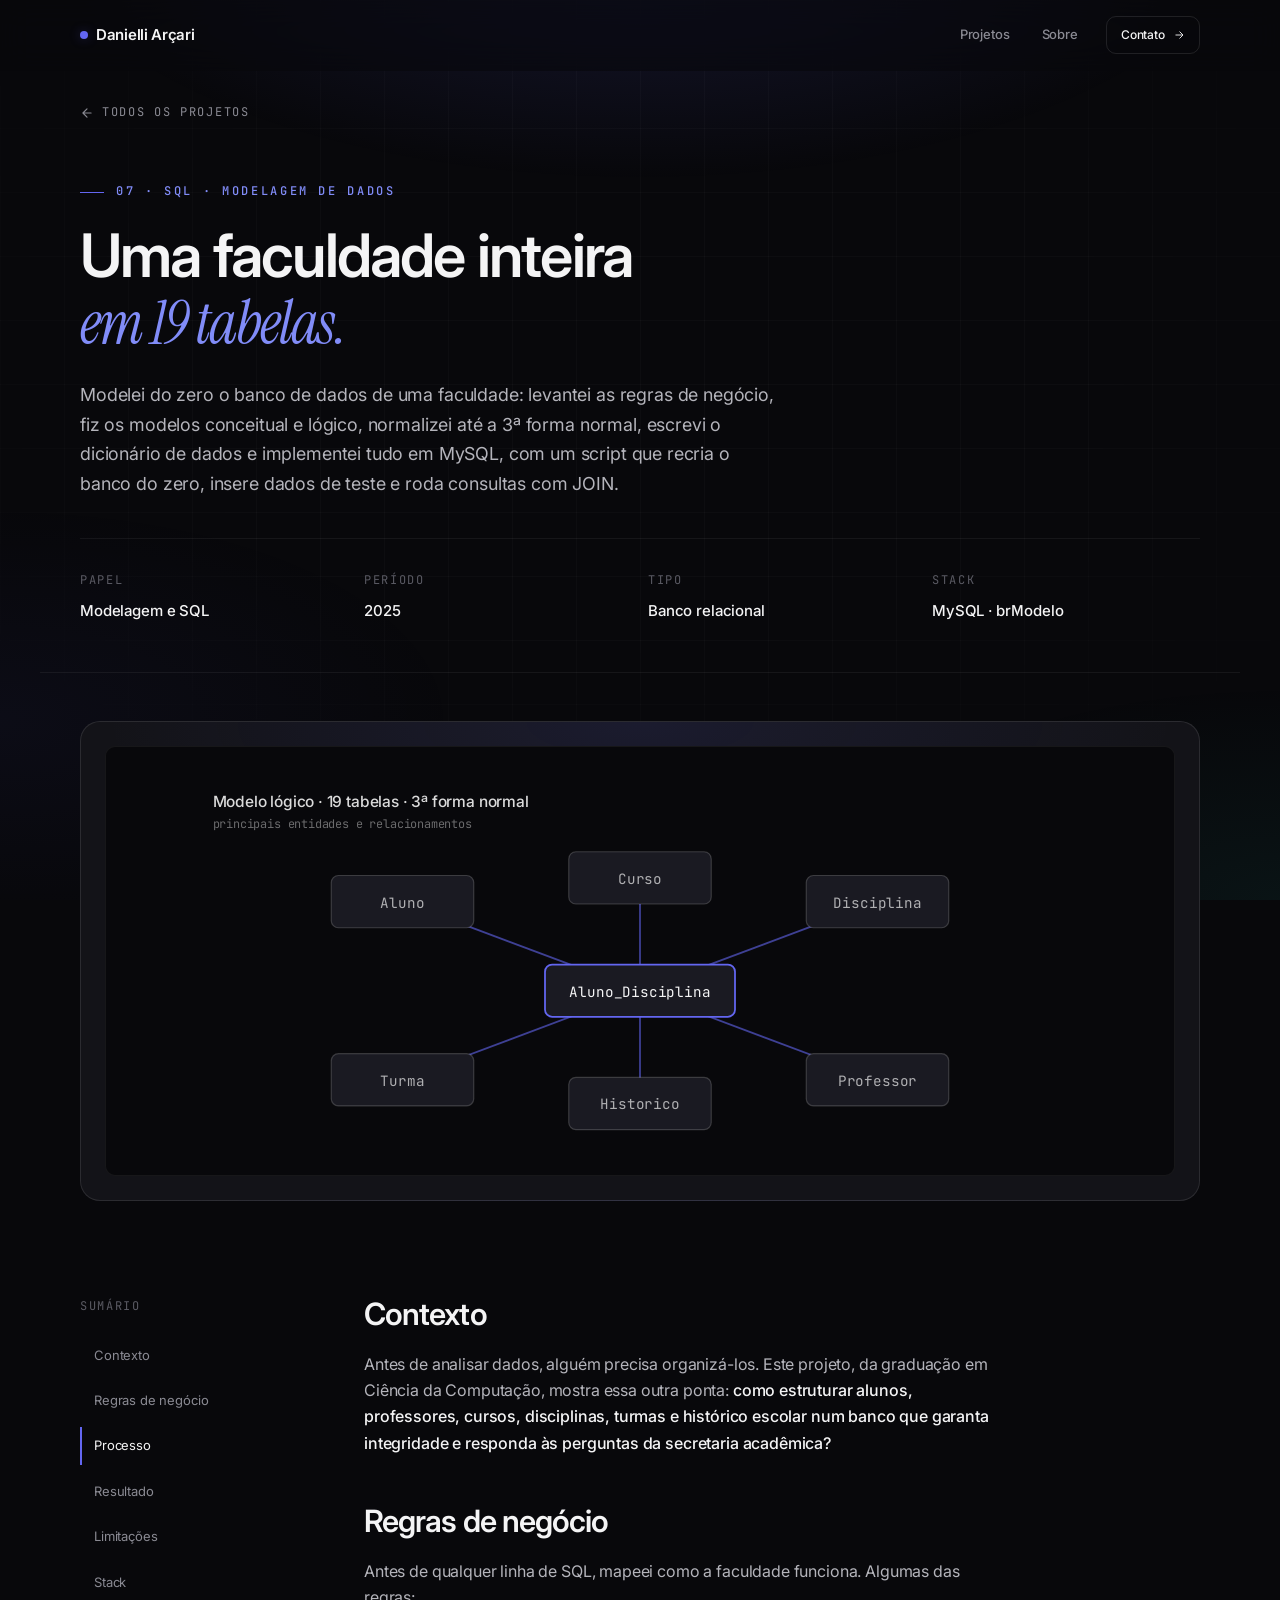
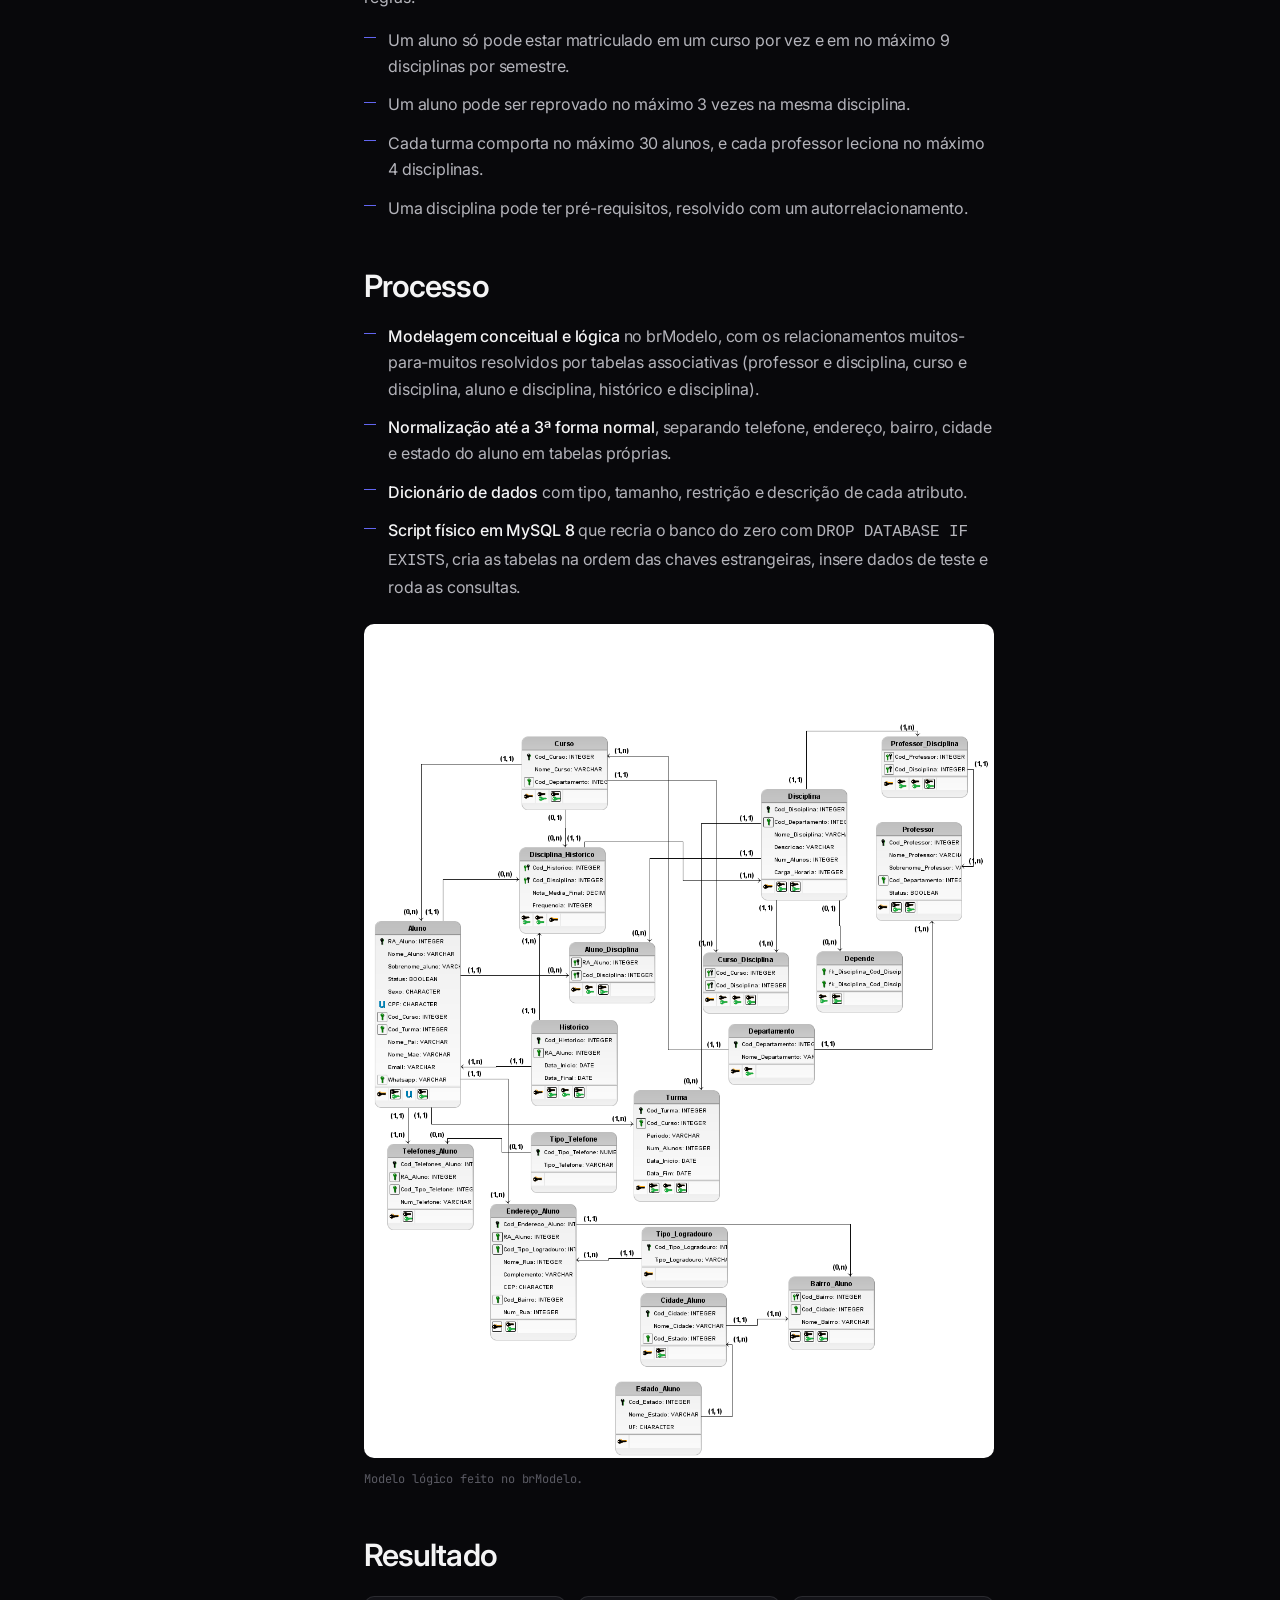
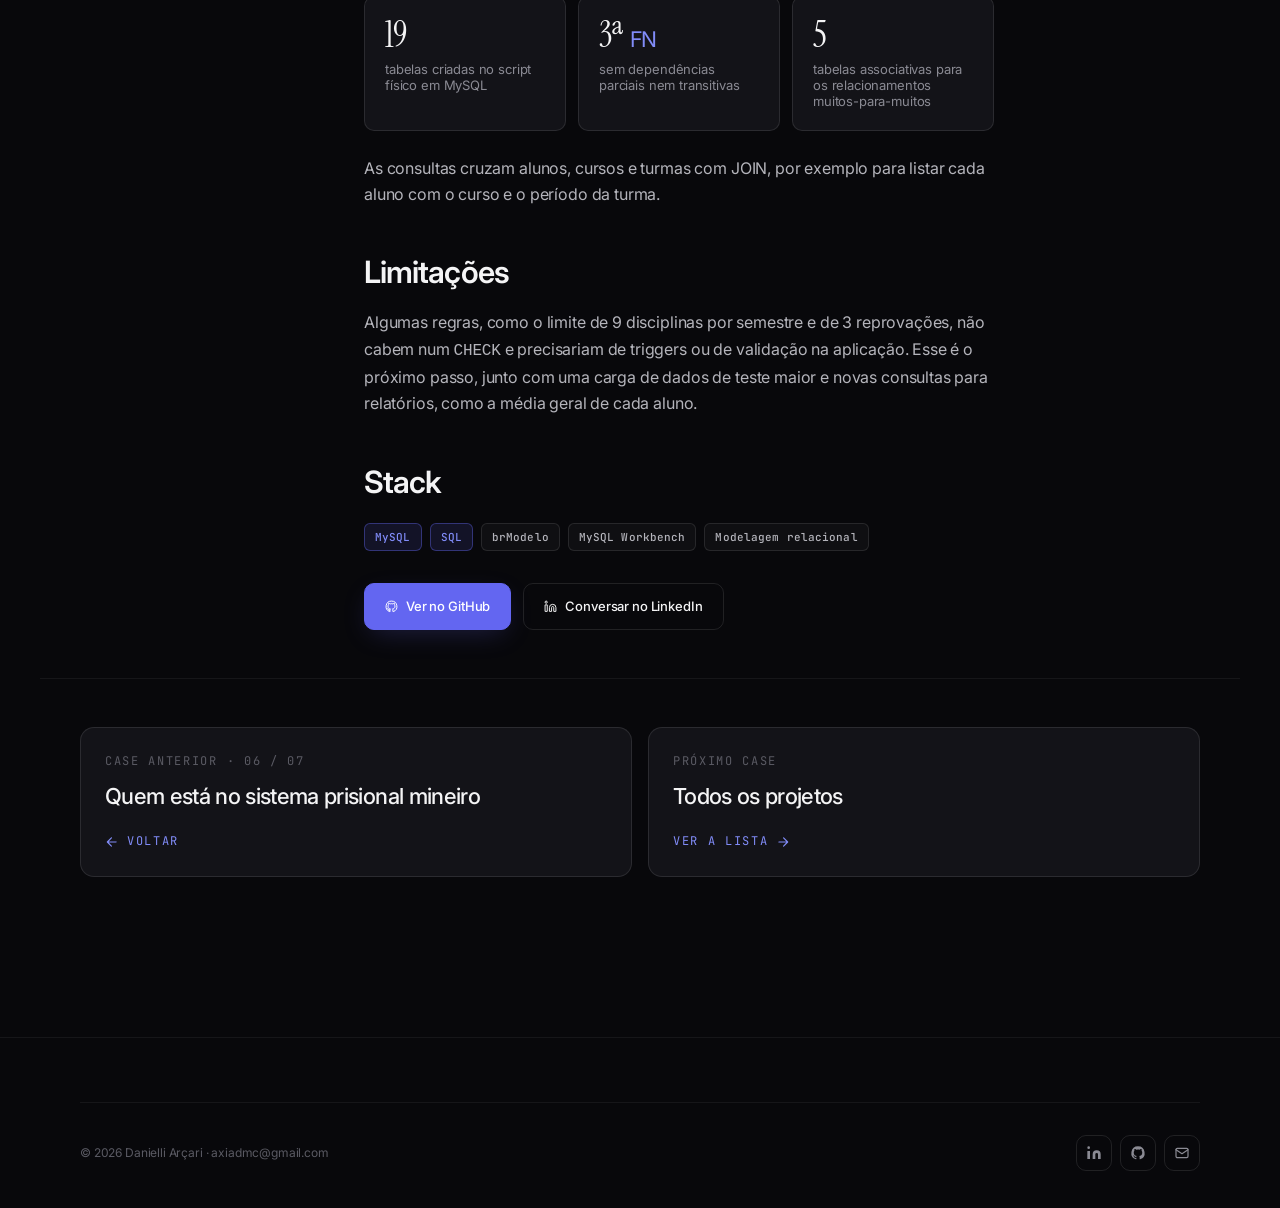
==== projetos/bd-faculdade.html @ f6f02ed2 "Add files via upload" ====
<!DOCTYPE html>
<html lang="pt-BR">
<head>
  <meta charset="UTF-8" />
  <meta name="viewport" content="width=device-width, initial-scale=1.0" />
  <meta name="theme-color" content="#08080B" />
  <title>Uma faculdade em 19 tabelas: modelagem relacional do zero · Danielli Arçari</title>
  <meta name="description" content="Case de modelagem de dados: banco relacional em MySQL para uma faculdade, do levantamento de regras de negócio ao script físico e às consultas." />
  <meta property="og:type" content="article" />
  <meta property="og:title" content="Uma faculdade em 19 tabelas: modelagem relacional do zero · Danielli Arçari" />
  <meta property="og:description" content="Case de modelagem de dados: banco relacional em MySQL para uma faculdade, do levantamento de regras de negócio ao script físico e às consultas." />
  <meta property="og:locale" content="pt_BR" />

  <link rel="preconnect" href="https://fonts.googleapis.com" />
  <link rel="preconnect" href="https://fonts.gstatic.com" crossorigin />
  <link href="https://fonts.googleapis.com/css2?family=Inter:wght@300;400;500;600;700&family=Instrument+Serif:ital@0;1&family=JetBrains+Mono:wght@400;500&display=swap" rel="stylesheet" />

  <link rel="stylesheet" href="../css/tokens.css" />
  <link rel="stylesheet" href="../css/base.css" />
  <link rel="stylesheet" href="../css/components.css" />
  <link rel="stylesheet" href="../css/project.css" />
  <link rel="icon" href="data:image/svg+xml,%3Csvg xmlns='http://www.w3.org/2000/svg' viewBox='0 0 32 32'%3E%3Crect width='32' height='32' rx='6' fill='%23080808'/%3E%3Ctext x='16' y='22' font-family='Inter,sans-serif' font-size='18' font-weight='700' fill='%236366F1' text-anchor='middle'%3ED%3C/text%3E%3C/svg%3E" />
</head>
<body>

<header class="nav" role="banner">
  <div class="container nav__inner">
    <a href="../index.html" class="nav__brand"><span class="nav__brand-dot" aria-hidden="true"></span><span>Danielli Arçari</span></a>
    <nav class="nav__links" aria-label="Navegação">
      <a class="nav__link" href="../index.html#projetos">Projetos</a>
      <a class="nav__link" href="../index.html#sobre">Sobre</a>
      <a class="nav__link nav__cta btn btn--ghost btn--sm" href="../index.html#contato">Contato
        <svg class="btn__icon btn__icon--arrow" viewBox="0 0 24 24" aria-hidden="true"><path d="M5 12h14M13 5l7 7-7 7"/></svg>
      </a>
    </nav>
  </div>
</header>

<main>

  <div class="container case-breadcrumb">
    <a href="../index.html#projetos" class="case-back">
      <svg viewBox="0 0 24 24" fill="none" stroke="currentColor" stroke-width="2" stroke-linecap="round" stroke-linejoin="round" aria-hidden="true"><path d="M19 12H5M12 19l-7-7 7-7"/></svg>
      Todos os projetos
    </a>
  </div>

  <section class="container case-header">
    <p class="eyebrow eyebrow--accent case-header__eyebrow">07 · SQL · Modelagem de dados</p>
    <h1 class="case-header__title">Uma faculdade inteira<br /><em>em 19 tabelas.</em></h1>
    <p class="case-header__lede">Modelei do zero o banco de dados de uma faculdade: levantei as regras de negócio, fiz os modelos conceitual e lógico, normalizei até a 3ª forma normal, escrevi o dicionário de dados e implementei tudo em MySQL, com um script que recria o banco do zero, insere dados de teste e roda consultas com JOIN.</p>
    <div class="case-meta"><div class="case-meta__item"><span class="case-meta__label">Papel</span><span class="case-meta__value">Modelagem e SQL</span></div><div class="case-meta__item"><span class="case-meta__label">Período</span><span class="case-meta__value">2025</span></div><div class="case-meta__item"><span class="case-meta__label">Tipo</span><span class="case-meta__value">Banco relacional</span></div><div class="case-meta__item"><span class="case-meta__label">Stack</span><span class="case-meta__value">MySQL · brModelo</span></div></div>
  </section>

  <div class="container">
    <div class="case-hero-viz">
      <div class="case-hero-viz__inner">
        <svg viewBox="0 0 800 320" xmlns="http://www.w3.org/2000/svg" role="img" aria-label="Principais entidades do modelo relacional da faculdade">
<text x="40" y="30" font-family="Inter, sans-serif" font-size="13" font-weight="500" fill="rgba(255,255,255,0.85)">Modelo lógico · 19 tabelas · 3ª forma normal</text><text x="40" y="48" font-family="JetBrains Mono, monospace" font-size="10" fill="rgba(255,255,255,0.40)">principais entidades e relacionamentos</text>
<g stroke="#6366F1" stroke-width="1.5" stroke-opacity="0.6" fill="none">
<path d="M400,185 L200,110"/><path d="M400,185 L400,90"/><path d="M400,185 L600,110"/><path d="M400,185 L200,260"/><path d="M400,185 L600,260"/><path d="M400,185 L400,280"/>
</g>
<g font-family="JetBrains Mono, monospace" font-size="12" text-anchor="middle">
<rect x="320" y="163" width="160" height="44" rx="6" fill="#1A1A22" stroke="#6366F1" stroke-width="1.5"/><text x="400" y="190" fill="#F4F4F5">Aluno_Disciplina</text>
<rect x="140" y="88" width="120" height="44" rx="6" fill="#1A1A22" stroke="rgba(255,255,255,0.18)"/><text x="200" y="115" fill="rgba(255,255,255,0.65)">Aluno</text>
<rect x="340" y="68" width="120" height="44" rx="6" fill="#1A1A22" stroke="rgba(255,255,255,0.18)"/><text x="400" y="95" fill="rgba(255,255,255,0.65)">Curso</text>
<rect x="540" y="88" width="120" height="44" rx="6" fill="#1A1A22" stroke="rgba(255,255,255,0.18)"/><text x="600" y="115" fill="rgba(255,255,255,0.65)">Disciplina</text>
<rect x="140" y="238" width="120" height="44" rx="6" fill="#1A1A22" stroke="rgba(255,255,255,0.18)"/><text x="200" y="265" fill="rgba(255,255,255,0.65)">Turma</text>
<rect x="540" y="238" width="120" height="44" rx="6" fill="#1A1A22" stroke="rgba(255,255,255,0.18)"/><text x="600" y="265" fill="rgba(255,255,255,0.65)">Professor</text>
<rect x="340" y="258" width="120" height="44" rx="6" fill="#1A1A22" stroke="rgba(255,255,255,0.18)"/><text x="400" y="285" fill="rgba(255,255,255,0.65)">Historico</text>
</g>
</svg>
      </div>
    </div>
  </div>

  <div class="container case-body">

    <aside class="case-toc" aria-label="Sumário">
      <p class="case-toc__label">Sumário</p>
      <a href="#contexto">Contexto</a><a href="#regras">Regras de negócio</a><a href="#processo">Processo</a><a href="#achados">Resultado</a><a href="#limites">Limitações</a><a href="#stack">Stack</a>
    </aside>

    <article class="case-content">
      <section id="contexto"><h2>Contexto</h2><p>Antes de analisar dados, alguém precisa organizá-los. Este projeto, da graduação em Ciência da Computação, mostra essa outra ponta: <strong>como estruturar alunos, professores, cursos, disciplinas, turmas e histórico escolar num banco que garanta integridade e responda às perguntas da secretaria acadêmica?</strong></p></section><section id="regras"><h2>Regras de negócio</h2><p>Antes de qualquer linha de SQL, mapeei como a faculdade funciona. Algumas das regras:</p><ul><li>Um aluno só pode estar matriculado em um curso por vez e em no máximo 9 disciplinas por semestre.</li><li>Um aluno pode ser reprovado no máximo 3 vezes na mesma disciplina.</li><li>Cada turma comporta no máximo 30 alunos, e cada professor leciona no máximo 4 disciplinas.</li><li>Uma disciplina pode ter pré-requisitos, resolvido com um autorrelacionamento.</li></ul></section><section id="processo"><h2>Processo</h2><ul><li><strong>Modelagem conceitual e lógica</strong> no brModelo, com os relacionamentos muitos-para-muitos resolvidos por tabelas associativas (professor e disciplina, curso e disciplina, aluno e disciplina, histórico e disciplina).</li><li><strong>Normalização até a 3ª forma normal</strong>, separando telefone, endereço, bairro, cidade e estado do aluno em tabelas próprias.</li><li><strong>Dicionário de dados</strong> com tipo, tamanho, restrição e descrição de cada atributo.</li><li><strong>Script físico em MySQL 8</strong> que recria o banco do zero com <code>DROP DATABASE IF EXISTS</code>, cria as tabelas na ordem das chaves estrangeiras, insere dados de teste e roda as consultas.</li></ul><figure class="case-figure"><img src="../img/bd-faculdade-modelo.png" alt="Diagrama do modelo lógico do banco de dados da faculdade" loading="lazy" /><figcaption>Modelo lógico feito no brModelo.</figcaption></figure></section><section id="achados"><h2>Resultado</h2><div class="case-stats"><div class="case-stat"><div class="case-stat__value">19</div><div class="case-stat__label">tabelas criadas no script físico em MySQL</div></div><div class="case-stat"><div class="case-stat__value">3ª <em>FN</em></div><div class="case-stat__label">sem dependências parciais nem transitivas</div></div><div class="case-stat"><div class="case-stat__value">5</div><div class="case-stat__label">tabelas associativas para os relacionamentos muitos-para-muitos</div></div></div><p>As consultas cruzam alunos, cursos e turmas com JOIN, por exemplo para listar cada aluno com o curso e o período da turma.</p></section><section id="limites"><h2>Limitações</h2><p>Algumas regras, como o limite de 9 disciplinas por semestre e de 3 reprovações, não cabem num <code>CHECK</code> e precisariam de triggers ou de validação na aplicação. Esse é o próximo passo, junto com uma carga de dados de teste maior e novas consultas para relatórios, como a média geral de cada aluno.</p></section><section id="stack"><h2>Stack</h2><div class="case-stack tag-group"><span class="tag tag--accent">MySQL</span><span class="tag tag--accent">SQL</span><span class="tag">brModelo</span><span class="tag">MySQL Workbench</span><span class="tag">Modelagem relacional</span></div></section>
      <div class="case-actions"><a href="https://github.com/danielli-arcari/BD_FACULDADE" target="_blank" rel="noopener" class="btn btn--accent"><svg class="btn__icon" viewBox="0 0 24 24" fill="currentColor"><path d="M12 2a10 10 0 0 0-3.16 19.49c.5.09.68-.22.68-.48v-1.7c-2.78.6-3.37-1.34-3.37-1.34-.45-1.16-1.11-1.47-1.11-1.47-.91-.62.07-.6.07-.6 1 .07 1.53 1.03 1.53 1.03.89 1.52 2.34 1.08 2.91.83.09-.65.35-1.09.63-1.34-2.22-.25-4.56-1.11-4.56-4.95 0-1.09.39-1.99 1.03-2.69-.1-.25-.45-1.27.1-2.65 0 0 .84-.27 2.75 1.03A9.56 9.56 0 0 1 12 6.8c.85 0 1.71.11 2.5.34 1.91-1.3 2.75-1.03 2.75-1.03.55 1.38.2 2.4.1 2.65.64.7 1.03 1.6 1.03 2.69 0 3.85-2.34 4.7-4.57 4.94.36.31.68.92.68 1.85v2.74c0 .27.18.58.69.48A10 10 0 0 0 12 2z"/></svg>Ver no GitHub</a><a href="https://www.linkedin.com/in/danielli-arcari" target="_blank" rel="noopener" class="btn btn--ghost"><svg class="btn__icon" viewBox="0 0 24 24" fill="currentColor"><path d="M16 8a6 6 0 0 1 6 6v7h-4v-7a2 2 0 0 0-4 0v7h-4v-7a6 6 0 0 1 6-6zM2 9h4v12H2zM4 6a2 2 0 1 1 0-4 2 2 0 0 1 0 4z"/></svg>Conversar no LinkedIn</a></div>
    </article>
  </div>

  <section class="container case-next">
    <div class="case-next__grid">
      <a href="populacao-prisional.html" class="case-next__card"><p class="case-next__label">Case anterior · 06 / 07</p><h3 class="case-next__title">Quem está no sistema prisional mineiro</h3><span class="case-next__arrow"><svg viewBox="0 0 24 24" fill="none" stroke="currentColor" stroke-width="2" stroke-linecap="round" stroke-linejoin="round" style="transform:rotate(180deg);"><path d="M5 12h14M13 5l7 7-7 7"/></svg>Voltar</span></a>
      <a href="../index.html#projetos" class="case-next__card"><p class="case-next__label">Próximo case</p><h3 class="case-next__title">Todos os projetos</h3><span class="case-next__arrow">Ver a lista<svg viewBox="0 0 24 24" fill="none" stroke="currentColor" stroke-width="2" stroke-linecap="round" stroke-linejoin="round"><path d="M5 12h14M13 5l7 7-7 7"/></svg></span></a>
    </div>
  </section>

  <footer class="footer">
    <div class="container">
      <div class="footer__bottom" style="border-top:1px solid var(--border-subtle);padding-top:var(--s-8);">
        <span>© <span id="year">2026</span> Danielli Arçari · axiadmc@gmail.com</span>
        <div class="footer__socials">
          <a class="footer__social" href="https://www.linkedin.com/in/danielli-arcari" target="_blank" rel="noopener" aria-label="LinkedIn"><svg viewBox="0 0 24 24" fill="currentColor"><path d="M16 8a6 6 0 0 1 6 6v7h-4v-7a2 2 0 0 0-4 0v7h-4v-7a6 6 0 0 1 6-6zM2 9h4v12H2zM4 6a2 2 0 1 1 0-4 2 2 0 0 1 0 4z"/></svg></a>
          <a class="footer__social" href="https://github.com/danielli-arcari" target="_blank" rel="noopener" aria-label="GitHub"><svg viewBox="0 0 24 24" fill="currentColor"><path d="M12 2a10 10 0 0 0-3.16 19.49c.5.09.68-.22.68-.48v-1.7c-2.78.6-3.37-1.34-3.37-1.34-.45-1.16-1.11-1.47-1.11-1.47-.91-.62.07-.6.07-.6 1 .07 1.53 1.03 1.53 1.03.89 1.52 2.34 1.08 2.91.83.09-.65.35-1.09.63-1.34-2.22-.25-4.56-1.11-4.56-4.95 0-1.09.39-1.99 1.03-2.69-.1-.25-.45-1.27.1-2.65 0 0 .84-.27 2.75 1.03A9.56 9.56 0 0 1 12 6.8c.85 0 1.71.11 2.5.34 1.91-1.3 2.75-1.03 2.75-1.03.55 1.38.2 2.4.1 2.65.64.7 1.03 1.6 1.03 2.69 0 3.85-2.34 4.7-4.57 4.94.36.31.68.92.68 1.85v2.74c0 .27.18.58.69.48A10 10 0 0 0 12 2z"/></svg></a>
          <a class="footer__social" href="mailto:axiadmc@gmail.com" aria-label="E-mail"><svg viewBox="0 0 24 24" fill="none" stroke="currentColor" stroke-width="1.8" stroke-linecap="round" stroke-linejoin="round"><rect x="3" y="5" width="18" height="14" rx="2"/><path d="M3 7l9 6 9-6"/></svg></a>
        </div>
      </div>
    </div>
  </footer>

</main>

<script src="../js/main.js" defer></script>
</body>
</html>
---- css/tokens.css ----
/* ============================================================
   DESIGN TOKENS
   Single source of truth for colors, spacing, type, motion.
   ============================================================ */

:root {
  /* ----- Surfaces ----- */
  --bg-base:        #08080B;
  --bg-elevated:    #0F0F12;
  --bg-card:        #131318;
  --bg-card-hover:  #17171D;
  --bg-overlay:     rgba(8, 8, 11, 0.72);

  /* ----- Borders (rgba for compositing over gradients) ----- */
  --border-subtle:  rgba(255, 255, 255, 0.06);
  --border-default: rgba(255, 255, 255, 0.10);
  --border-strong:  rgba(255, 255, 255, 0.16);
  --border-accent:  rgba(99, 102, 241, 0.40);

  /* ----- Foreground ----- */
  --fg-primary:     #F4F4F5;
  --fg-secondary:   #B4B4BB;
  --fg-tertiary:    #8A8A93;
  --fg-quaternary:  #5A5A63;
  --fg-on-accent:   #FFFFFF;

  /* ----- Accent (Iris / Indigo) ----- */
  --accent:         #6366F1;
  --accent-hover:   #818CF8;
  --accent-dim:     #4F46E5;
  --accent-soft:    rgba(99, 102, 241, 0.12);
  --accent-glow:    rgba(99, 102, 241, 0.28);

  /* ----- Secondary accent (Teal) · used sparingly ----- */
  --teal:           #2DD4BF;
  --teal-soft:      rgba(45, 212, 191, 0.12);

  /* ----- Semantic ----- */
  --success:        #34D399;
  --warning:        #FBBF24;
  --danger:         #F87171;

  /* ----- Typography ----- */
  --font-sans:  'Inter', ui-sans-serif, system-ui, -apple-system, 'Segoe UI', Roboto, sans-serif;
  --font-serif: 'Instrument Serif', 'Times New Roman', Georgia, serif;
  --font-mono:  'JetBrains Mono', ui-monospace, 'SF Mono', Consolas, monospace;

  /* Modular type scale (1.25 ratio) */
  --text-xs:    0.75rem;     /* 12 */
  --text-sm:    0.8125rem;   /* 13 */
  --text-base:  0.9375rem;   /* 15 */
  --text-md:    1rem;        /* 16 */
  --text-lg:    1.125rem;    /* 18 */
  --text-xl:    1.375rem;    /* 22 */
  --text-2xl:   1.75rem;     /* 28 */
  --text-3xl:   2.25rem;     /* 36 */
  --text-4xl:   3rem;        /* 48 */
  --text-5xl:   4rem;        /* 64 */
  --text-6xl:   5.5rem;      /* 88 */

  --leading-tight:   1.1;
  --leading-snug:    1.25;
  --leading-normal:  1.5;
  --leading-relaxed: 1.65;

  --tracking-tight:  -0.03em;
  --tracking-snug:   -0.02em;
  --tracking-normal: -0.01em;
  --tracking-wide:    0.02em;
  --tracking-wider:   0.14em;
  --tracking-widest:  0.22em;

  /* ----- Spacing scale (4px base) ----- */
  --s-1:   0.25rem;
  --s-2:   0.5rem;
  --s-3:   0.75rem;
  --s-4:   1rem;
  --s-5:   1.25rem;
  --s-6:   1.5rem;
  --s-8:   2rem;
  --s-10:  2.5rem;
  --s-12:  3rem;
  --s-16:  4rem;
  --s-20:  5rem;
  --s-24:  6rem;
  --s-32:  8rem;
  --s-40:  10rem;

  /* ----- Radii ----- */
  --r-xs:   3px;
  --r-sm:   6px;
  --r-md:   10px;
  --r-lg:   14px;
  --r-xl:   20px;
  --r-2xl:  28px;
  --r-full: 9999px;

  /* ----- Shadows ----- */
  --shadow-xs:   0 1px 2px rgba(0, 0, 0, 0.35);
  --shadow-sm:   0 2px 6px rgba(0, 0, 0, 0.32);
  --shadow-md:   0 8px 24px rgba(0, 0, 0, 0.40);
  --shadow-lg:   0 16px 48px rgba(0, 0, 0, 0.55);
  --shadow-glow: 0 0 60px -10px var(--accent-glow);
  --shadow-ring: 0 0 0 1px var(--border-default);

  /* ----- Layout ----- */
  --container:        1200px;
  --container-narrow: 880px;
  --gutter:           clamp(1.25rem, 4vw, 2.5rem);

  /* ----- Motion ----- */
  --ease-out-expo:   cubic-bezier(0.16, 1, 0.3, 1);
  --ease-in-out:     cubic-bezier(0.65, 0, 0.35, 1);
  --ease-spring:     cubic-bezier(0.34, 1.56, 0.64, 1);
  --dur-fast:        140ms;
  --dur-base:        240ms;
  --dur-slow:        460ms;
  --dur-slower:      720ms;

  /* ----- Z-index ----- */
  --z-base:    1;
  --z-overlay: 50;
  --z-nav:     90;
  --z-modal:   100;
  --z-toast:   110;
}

/* Respect user's reduced-motion preference */
@media (prefers-reduced-motion: reduce) {
  :root {
    --dur-fast:   0ms;
    --dur-base:   0ms;
    --dur-slow:   0ms;
    --dur-slower: 0ms;
  }
}
---- css/base.css ----
/* ============================================================
   BASE · Reset + global element defaults + accessibility
   ============================================================ */

*,
*::before,
*::after {
  box-sizing: border-box;
  margin: 0;
  padding: 0;
}

html {
  -webkit-text-size-adjust: 100%;
  text-size-adjust: 100%;
  scroll-behavior: smooth;
  /* Slight inertia offset for anchor jumps so sticky nav doesn't cover headings */
  scroll-padding-top: 5rem;
}

body {
  min-height: 100dvh;
  background: var(--bg-base);
  color: var(--fg-primary);
  font-family: var(--font-sans);
  font-size: var(--text-base);
  font-weight: 400;
  line-height: var(--leading-relaxed);
  letter-spacing: var(--tracking-normal);
  -webkit-font-smoothing: antialiased;
  -moz-osx-font-smoothing: grayscale;
  text-rendering: optimizeLegibility;
  overflow-x: hidden;
}

/* Ambient background · radial gradients that sit behind every page.
   Deliberately faint; they add depth without competing for attention. */
body::before {
  content: '';
  position: fixed;
  inset: 0;
  z-index: -1;
  pointer-events: none;
  background:
    radial-gradient(ellipse 80% 50% at 50% -10%, rgba(99, 102, 241, 0.18), transparent 60%),
    radial-gradient(ellipse 60% 40% at 100% 100%, rgba(45, 212, 191, 0.06), transparent 60%),
    radial-gradient(ellipse 60% 40% at 0% 80%, rgba(99, 102, 241, 0.05), transparent 60%);
}

/* Faint grid pattern. CSS-only, no image request. */
body::after {
  content: '';
  position: fixed;
  inset: 0;
  z-index: -1;
  pointer-events: none;
  background-image:
    linear-gradient(to right, rgba(255, 255, 255, 0.025) 1px, transparent 1px),
    linear-gradient(to bottom, rgba(255, 255, 255, 0.025) 1px, transparent 1px);
  background-size: 64px 64px;
  mask-image: radial-gradient(ellipse 70% 60% at 50% 40%, #000 50%, transparent 100%);
  -webkit-mask-image: radial-gradient(ellipse 70% 60% at 50% 40%, #000 50%, transparent 100%);
}

a {
  color: inherit;
  text-decoration: none;
  transition: color var(--dur-fast) var(--ease-out-expo);
}

img, svg, video {
  display: block;
  max-width: 100%;
  height: auto;
}

button {
  font: inherit;
  color: inherit;
  background: none;
  border: none;
  cursor: pointer;
}

input, textarea, select {
  font: inherit;
  color: inherit;
}

/* ----- Typography defaults ----- */
h1, h2, h3, h4, h5, h6 {
  font-family: var(--font-sans);
  font-weight: 600;
  line-height: var(--leading-tight);
  letter-spacing: var(--tracking-tight);
  color: var(--fg-primary);
}

p {
  color: var(--fg-secondary);
  line-height: var(--leading-relaxed);
}

::selection {
  background: var(--accent-soft);
  color: var(--fg-primary);
}

/* ----- Focus states · accessible & consistent ----- */
:focus-visible {
  outline: 2px solid var(--accent);
  outline-offset: 3px;
  border-radius: var(--r-xs);
}

/* Scrollbar · subtle on dark */
::-webkit-scrollbar { width: 10px; height: 10px; }
::-webkit-scrollbar-track { background: var(--bg-base); }
::-webkit-scrollbar-thumb {
  background: var(--border-default);
  border-radius: var(--r-full);
  border: 2px solid var(--bg-base);
}
::-webkit-scrollbar-thumb:hover { background: var(--border-strong); }

/* ----- Utility: visually-hidden but available to screen readers ----- */
.sr-only {
  position: absolute;
  width: 1px;
  height: 1px;
  padding: 0;
  margin: -1px;
  overflow: hidden;
  clip: rect(0, 0, 0, 0);
  white-space: nowrap;
  border: 0;
}

/* ----- Layout container ----- */
.container {
  width: 100%;
  max-width: var(--container);
  margin-inline: auto;
  padding-inline: var(--gutter);
}

.container--narrow {
  max-width: var(--container-narrow);
}

/* ----- Animation utility classes ----- */
.reveal {
  opacity: 0;
  transform: translateY(20px);
  transition:
    opacity var(--dur-slow) var(--ease-out-expo),
    transform var(--dur-slow) var(--ease-out-expo);
  will-change: opacity, transform;
}
.reveal.is-visible {
  opacity: 1;
  transform: translateY(0);
}
---- css/components.css ----
/* ============================================================
   COMPONENTS · Reusable UI primitives
   Buttons · Badges · Cards · Tags · Inputs · Nav · Footer
   ============================================================ */

/* ----------------------------------------------------------------
   NAVIGATION
   Sticky, blurred-glass top bar. Inspired by Linear / Vercel.
   ---------------------------------------------------------------- */
.nav {
  position: sticky;
  top: 0;
  z-index: var(--z-nav);
  width: 100%;
  background: rgba(8, 8, 11, 0.65);
  backdrop-filter: saturate(140%) blur(16px);
  -webkit-backdrop-filter: saturate(140%) blur(16px);
  border-bottom: 1px solid transparent;
  transition: border-color var(--dur-base) var(--ease-out-expo);
}
.nav.is-scrolled {
  border-bottom-color: var(--border-subtle);
}
.nav__inner {
  display: flex;
  align-items: center;
  justify-content: space-between;
  padding-block: var(--s-4);
}
.nav__brand {
  display: inline-flex;
  align-items: center;
  gap: var(--s-2);
  font-size: var(--text-base);
  font-weight: 600;
  letter-spacing: var(--tracking-snug);
  color: var(--fg-primary);
}
.nav__brand-dot {
  width: 8px;
  height: 8px;
  border-radius: var(--r-full);
  background: var(--accent);
  box-shadow: 0 0 12px var(--accent-glow);
  animation: pulse 2.4s var(--ease-in-out) infinite;
}
@keyframes pulse {
  0%, 100% { opacity: 1; transform: scale(1); }
  50%      { opacity: 0.55; transform: scale(1.25); }
}
.nav__links {
  display: flex;
  align-items: center;
  gap: var(--s-2);
}
.nav__link {
  position: relative;
  padding: var(--s-2) var(--s-3);
  font-size: var(--text-sm);
  font-weight: 500;
  color: var(--fg-tertiary);
  border-radius: var(--r-sm);
  transition:
    color var(--dur-fast) var(--ease-out-expo),
    background-color var(--dur-fast) var(--ease-out-expo);
}
.nav__link:hover,
.nav__link[aria-current="page"] {
  color: var(--fg-primary);
  background: var(--bg-card);
}
.nav__cta {
  margin-left: var(--s-2);
}
@media (max-width: 640px) {
  .nav__links { gap: 0; }
  .nav__link  { padding-inline: var(--s-2); font-size: var(--text-xs); }
}

/* ----------------------------------------------------------------
   BUTTON
   ---------------------------------------------------------------- */
.btn {
  position: relative;
  display: inline-flex;
  align-items: center;
  justify-content: center;
  gap: var(--s-2);
  padding: 0.75rem 1.25rem;
  font-size: var(--text-sm);
  font-weight: 500;
  letter-spacing: var(--tracking-normal);
  border-radius: var(--r-md);
  border: 1px solid transparent;
  cursor: pointer;
  transition:
    background-color var(--dur-fast) var(--ease-out-expo),
    border-color    var(--dur-fast) var(--ease-out-expo),
    color           var(--dur-fast) var(--ease-out-expo),
    transform       var(--dur-fast) var(--ease-out-expo),
    box-shadow      var(--dur-fast) var(--ease-out-expo);
  white-space: nowrap;
  user-select: none;
}
.btn:active { transform: translateY(1px); }

.btn--primary {
  background: var(--fg-primary);
  color: var(--bg-base);
  border-color: var(--fg-primary);
}
.btn--primary:hover {
  background: #ffffff;
  border-color: #ffffff;
  box-shadow: 0 8px 24px rgba(255, 255, 255, 0.10);
}

.btn--accent {
  background: var(--accent);
  color: var(--fg-on-accent);
  border-color: var(--accent);
  box-shadow: 0 8px 28px -8px var(--accent-glow);
}
.btn--accent:hover {
  background: var(--accent-hover);
  border-color: var(--accent-hover);
  box-shadow: 0 12px 36px -8px var(--accent-glow);
}

.btn--ghost {
  background: transparent;
  color: var(--fg-primary);
  border-color: var(--border-default);
}
.btn--ghost:hover {
  background: var(--bg-card);
  border-color: var(--border-strong);
}

.btn--sm  { padding: 0.5rem 0.875rem; font-size: var(--text-xs); }
.btn--lg  { padding: 0.9rem 1.6rem;   font-size: var(--text-base); }

.btn__icon {
  width: 1em;
  height: 1em;
  stroke: currentColor;
  fill: none;
  stroke-width: 1.8;
  flex-shrink: 0;
}

/* Subtle "arrow nudge" on hover for ghost buttons containing arrow icon */
.btn:hover .btn__icon--arrow { transform: translateX(3px); }
.btn__icon--arrow { transition: transform var(--dur-fast) var(--ease-out-expo); }

/* ----------------------------------------------------------------
   BADGE · small inline status pill
   ---------------------------------------------------------------- */
.badge {
  display: inline-flex;
  align-items: center;
  gap: var(--s-2);
  padding: 0.3rem 0.7rem;
  font-size: var(--text-xs);
  font-weight: 500;
  letter-spacing: var(--tracking-wide);
  color: var(--fg-secondary);
  background: var(--bg-card);
  border: 1px solid var(--border-default);
  border-radius: var(--r-full);
}
.badge--live::before {
  content: '';
  width: 6px;
  height: 6px;
  border-radius: var(--r-full);
  background: var(--success);
  box-shadow: 0 0 0 3px rgba(52, 211, 153, 0.18);
  animation: pulse 2.4s var(--ease-in-out) infinite;
}
.badge--accent {
  color: var(--accent-hover);
  background: var(--accent-soft);
  border-color: var(--border-accent);
}

/* ----------------------------------------------------------------
   EYEBROW · small uppercase label above headings
   ---------------------------------------------------------------- */
.eyebrow {
  display: inline-flex;
  align-items: center;
  gap: var(--s-3);
  font-family: var(--font-mono);
  font-size: var(--text-xs);
  font-weight: 500;
  letter-spacing: var(--tracking-widest);
  text-transform: uppercase;
  color: var(--fg-tertiary);
}
.eyebrow::before {
  content: '';
  display: block;
  width: 1.5rem;
  height: 1px;
  background: var(--border-strong);
}
.eyebrow--accent { color: var(--accent-hover); }
.eyebrow--accent::before { background: var(--accent); }

/* ----------------------------------------------------------------
   TAG · chips for stack / tech
   ---------------------------------------------------------------- */
.tag {
  display: inline-flex;
  align-items: center;
  padding: 0.25rem 0.625rem;
  font-family: var(--font-mono);
  font-size: 0.6875rem;
  font-weight: 500;
  letter-spacing: 0.01em;
  color: var(--fg-secondary);
  background: rgba(255, 255, 255, 0.03);
  border: 1px solid var(--border-default);
  border-radius: var(--r-sm);
  transition:
    border-color var(--dur-fast) var(--ease-out-expo),
    color        var(--dur-fast) var(--ease-out-expo);
}
.tag:hover {
  color: var(--fg-primary);
  border-color: var(--border-strong);
}
.tag--accent {
  color: var(--accent-hover);
  background: var(--accent-soft);
  border-color: var(--border-accent);
}
.tag--learning {
  color: var(--fg-tertiary);
  border-style: dashed;
}

.tag-group {
  display: flex;
  flex-wrap: wrap;
  gap: var(--s-2);
}

/* ----------------------------------------------------------------
   SECTION HEADING · used at top of every section
   ---------------------------------------------------------------- */
.section {
  padding-block: clamp(4rem, 9vw, 7rem);
  position: relative;
}
.section__head {
  display: flex;
  flex-direction: column;
  gap: var(--s-4);
  margin-bottom: var(--s-12);
  max-width: 720px;
}
.section__title {
  font-size: clamp(1.875rem, 4vw, 2.75rem);
  font-weight: 600;
  line-height: var(--leading-tight);
  letter-spacing: var(--tracking-tight);
  color: var(--fg-primary);
}
.section__title em {
  font-family: var(--font-serif);
  font-style: italic;
  font-weight: 400;
  color: var(--accent-hover);
}
.section__desc {
  max-width: 56ch;
  font-size: var(--text-lg);
  color: var(--fg-tertiary);
  line-height: var(--leading-relaxed);
}

/* ----------------------------------------------------------------
   CARD primitives
   ---------------------------------------------------------------- */
.card {
  position: relative;
  background: var(--bg-card);
  border: 1px solid var(--border-default);
  border-radius: var(--r-lg);
  overflow: hidden;
  transition:
    border-color var(--dur-base) var(--ease-out-expo),
    background-color var(--dur-base) var(--ease-out-expo),
    transform var(--dur-base) var(--ease-out-expo);
}
.card:hover {
  border-color: var(--border-strong);
  background: var(--bg-card-hover);
}

/* "Spotlight" highlight that tracks the mouse on hover.
   The position is set via CSS variables by main.js. */
.card--spotlight::before {
  content: '';
  position: absolute;
  inset: 0;
  border-radius: inherit;
  pointer-events: none;
  background: radial-gradient(
    320px circle at var(--mx, 50%) var(--my, 50%),
    rgba(99, 102, 241, 0.10),
    transparent 50%
  );
  opacity: 0;
  transition: opacity var(--dur-base) var(--ease-out-expo);
}
.card--spotlight:hover::before { opacity: 1; }

/* ----------------------------------------------------------------
   FOOTER
   ---------------------------------------------------------------- */
.footer {
  border-top: 1px solid var(--border-subtle);
  padding-block: var(--s-16) var(--s-10);
  margin-top: var(--s-24);
}
.footer__top {
  display: grid;
  grid-template-columns: 1.4fr 1fr;
  gap: var(--s-12);
  padding-bottom: var(--s-12);
  border-bottom: 1px solid var(--border-subtle);
}
.footer__cta-eyebrow { margin-bottom: var(--s-4); }
.footer__cta-title {
  font-size: clamp(2rem, 4.5vw, 3rem);
  font-weight: 600;
  line-height: var(--leading-tight);
  letter-spacing: var(--tracking-tight);
  margin-bottom: var(--s-6);
}
.footer__cta-title em {
  font-family: var(--font-serif);
  font-style: italic;
  font-weight: 400;
  color: var(--accent-hover);
}
.footer__cta-desc {
  font-size: var(--text-lg);
  color: var(--fg-tertiary);
  margin-bottom: var(--s-8);
  max-width: 48ch;
}
.footer__cta-actions {
  display: flex;
  flex-wrap: wrap;
  gap: var(--s-3);
}
.footer__meta {
  display: flex;
  flex-direction: column;
  gap: var(--s-6);
  font-size: var(--text-sm);
  color: var(--fg-tertiary);
}
.footer__meta-label {
  font-family: var(--font-mono);
  font-size: var(--text-xs);
  letter-spacing: var(--tracking-widest);
  text-transform: uppercase;
  color: var(--fg-quaternary);
  margin-bottom: var(--s-2);
}
.footer__meta-value {
  color: var(--fg-secondary);
  font-size: var(--text-base);
}
.footer__meta-value a:hover { color: var(--accent-hover); }

.footer__bottom {
  display: flex;
  align-items: center;
  justify-content: space-between;
  flex-wrap: wrap;
  gap: var(--s-4);
  padding-top: var(--s-8);
  font-size: var(--text-xs);
  color: var(--fg-quaternary);
}
.footer__socials {
  display: flex;
  gap: var(--s-2);
}
.footer__social {
  display: inline-flex;
  align-items: center;
  justify-content: center;
  width: 36px;
  height: 36px;
  border-radius: var(--r-md);
  border: 1px solid var(--border-default);
  color: var(--fg-tertiary);
  transition:
    color var(--dur-fast) var(--ease-out-expo),
    border-color var(--dur-fast) var(--ease-out-expo),
    background-color var(--dur-fast) var(--ease-out-expo);
}
.footer__social:hover {
  color: var(--fg-primary);
  border-color: var(--border-strong);
  background: var(--bg-card);
}
.footer__social svg { width: 16px; height: 16px; }

@media (max-width: 720px) {
  .footer__top { grid-template-columns: 1fr; gap: var(--s-8); }
  .footer__bottom { justify-content: center; text-align: center; }
}

/* ----------------------------------------------------------------
   ICON helper (lucide-style inline SVGs)
   ---------------------------------------------------------------- */
.icon {
  width: 1em;
  height: 1em;
  stroke: currentColor;
  fill: none;
  stroke-width: 1.8;
  stroke-linecap: round;
  stroke-linejoin: round;
  flex-shrink: 0;
}

/* Celular: menu enxuto para não estourar a largura da tela */
@media (max-width: 480px) {
  .nav__links a[href$="#stack"],
  .nav__links a[href$="#trajetoria"] { display: none; }
  .nav__cta .btn__icon { display: none; }
}
---- css/project.css ----
/* ============================================================
   PROJECT DETAIL PAGE · Case study layout
   ============================================================ */

/* ----- Breadcrumb / back link ----- */
.case-breadcrumb {
  padding-block: var(--s-8) var(--s-2);
}
.case-back {
  display: inline-flex;
  align-items: center;
  gap: var(--s-2);
  font-family: var(--font-mono);
  font-size: var(--text-xs);
  letter-spacing: var(--tracking-wider);
  text-transform: uppercase;
  color: var(--fg-tertiary);
  transition: color var(--dur-fast) var(--ease-out-expo);
}
.case-back:hover { color: var(--accent-hover); }
.case-back svg {
  width: 14px;
  height: 14px;
  transition: transform var(--dur-fast) var(--ease-out-expo);
}
.case-back:hover svg { transform: translateX(-3px); }

/* ----- Case header ----- */
.case-header {
  padding-block: var(--s-10) var(--s-12);
  border-bottom: 1px solid var(--border-subtle);
}
.case-header__eyebrow { margin-bottom: var(--s-5); }
.case-header__title {
  font-size: clamp(2.25rem, 5vw, 3.75rem);
  font-weight: 600;
  line-height: var(--leading-tight);
  letter-spacing: var(--tracking-tight);
  color: var(--fg-primary);
  max-width: 22ch;
  margin-bottom: var(--s-6);
}
.case-header__title em {
  font-family: var(--font-serif);
  font-style: italic;
  font-weight: 400;
  color: var(--accent-hover);
}
.case-header__lede {
  max-width: 64ch;
  font-size: clamp(1.0625rem, 1.4vw, 1.25rem);
  color: var(--fg-secondary);
  line-height: var(--leading-relaxed);
  margin-bottom: var(--s-10);
}

.case-meta {
  display: grid;
  grid-template-columns: repeat(4, 1fr);
  gap: var(--s-4);
  padding-top: var(--s-8);
  border-top: 1px solid var(--border-subtle);
}
.case-meta__item { display: flex; flex-direction: column; gap: var(--s-2); }
.case-meta__label {
  font-family: var(--font-mono);
  font-size: var(--text-xs);
  letter-spacing: var(--tracking-wider);
  text-transform: uppercase;
  color: var(--fg-quaternary);
}
.case-meta__value {
  font-size: var(--text-base);
  color: var(--fg-primary);
  font-weight: 500;
}
@media (max-width: 720px) {
  .case-meta { grid-template-columns: 1fr 1fr; }
}

/* ----- Hero visual ----- */
.case-hero-viz {
  position: relative;
  margin-block: var(--s-12);
  padding: var(--s-6);
  background:
    radial-gradient(ellipse 80% 60% at 50% 0%, rgba(99,102,241,0.10), transparent 60%),
    var(--bg-card);
  border: 1px solid var(--border-default);
  border-radius: var(--r-xl);
  overflow: hidden;
}
.case-hero-viz__inner {
  background: var(--bg-base);
  border: 1px solid var(--border-subtle);
  border-radius: var(--r-md);
  padding: var(--s-6);
  min-height: 340px;
  display: flex;
  align-items: center;
  justify-content: center;
}
.case-hero-viz__inner svg { width: 100%; height: auto; max-height: 380px; }

/* ----- Case body layout ----- */
.case-body {
  display: grid;
  grid-template-columns: 220px 1fr;
  gap: clamp(2rem, 5vw, 5rem);
  padding-block: var(--s-12);
}
.case-toc {
  position: sticky;
  top: 6rem;
  align-self: start;
  display: flex;
  flex-direction: column;
  gap: var(--s-2);
}
.case-toc__label {
  font-family: var(--font-mono);
  font-size: var(--text-xs);
  letter-spacing: var(--tracking-wider);
  text-transform: uppercase;
  color: var(--fg-quaternary);
  margin-bottom: var(--s-3);
}
.case-toc a {
  display: block;
  padding: var(--s-2) 0;
  font-size: var(--text-sm);
  color: var(--fg-tertiary);
  border-left: 2px solid transparent;
  padding-left: var(--s-3);
  transition:
    color var(--dur-fast) var(--ease-out-expo),
    border-color var(--dur-fast) var(--ease-out-expo);
}
.case-toc a:hover,
.case-toc a.is-active {
  color: var(--fg-primary);
  border-left-color: var(--accent);
}
.case-content { min-width: 0; max-width: 70ch; }

.case-content section + section { margin-top: var(--s-12); }

.case-content h2 {
  font-size: clamp(1.625rem, 2.4vw, 2rem);
  font-weight: 600;
  line-height: var(--leading-tight);
  letter-spacing: var(--tracking-tight);
  color: var(--fg-primary);
  margin-bottom: var(--s-5);
  scroll-margin-top: 6rem;
}
.case-content h3 {
  font-size: var(--text-lg);
  font-weight: 500;
  color: var(--fg-primary);
  margin-top: var(--s-6);
  margin-bottom: var(--s-3);
  letter-spacing: var(--tracking-normal);
}
.case-content p {
  font-size: var(--text-md);
  color: var(--fg-secondary);
  line-height: var(--leading-relaxed);
  margin-bottom: var(--s-4);
}
.case-content p:last-child { margin-bottom: 0; }
.case-content strong {
  color: var(--fg-primary);
  font-weight: 500;
}
.case-content ul {
  list-style: none;
  display: flex;
  flex-direction: column;
  gap: var(--s-3);
  margin-block: var(--s-4);
}
.case-content ul li {
  position: relative;
  padding-left: var(--s-6);
  font-size: var(--text-md);
  color: var(--fg-secondary);
  line-height: var(--leading-relaxed);
}
.case-content ul li::before {
  content: '';
  position: absolute;
  left: 0;
  top: 0.65rem;
  width: 12px;
  height: 1px;
  background: var(--accent);
}

/* Pull quote inside case content */
.case-quote {
  margin-block: var(--s-8);
  padding: var(--s-6);
  background: var(--bg-card);
  border: 1px solid var(--border-default);
  border-left: 3px solid var(--accent);
  border-radius: var(--r-md);
  font-family: var(--font-serif);
  font-size: clamp(1.125rem, 1.8vw, 1.375rem);
  font-style: italic;
  color: var(--fg-primary);
  line-height: var(--leading-snug);
  letter-spacing: var(--tracking-tight);
}

/* Stats grid for findings / metrics */
.case-stats {
  display: grid;
  grid-template-columns: repeat(3, 1fr);
  gap: var(--s-3);
  margin-block: var(--s-6);
}
.case-stat {
  padding: var(--s-5);
  background: var(--bg-card);
  border: 1px solid var(--border-default);
  border-radius: var(--r-md);
}
.case-stat__value {
  font-family: var(--font-serif);
  font-size: clamp(1.75rem, 3vw, 2.25rem);
  line-height: 1;
  color: var(--fg-primary);
  font-weight: 400;
  letter-spacing: var(--tracking-tight);
}
.case-stat__value em {
  font-family: var(--font-sans);
  font-style: normal;
  color: var(--accent-hover);
  font-size: 0.6em;
  margin-left: 0.1em;
}
.case-stat__label {
  margin-top: var(--s-2);
  font-size: var(--text-sm);
  color: var(--fg-tertiary);
  line-height: var(--leading-snug);
}
@media (max-width: 720px) {
  .case-stats { grid-template-columns: 1fr; }
}

/* Findings / takeaways box */
.case-findings {
  margin-block: var(--s-6);
  padding: var(--s-6);
  background:
    linear-gradient(180deg, var(--accent-soft), transparent 100%),
    var(--bg-card);
  border: 1px solid var(--border-accent);
  border-radius: var(--r-lg);
}
.case-findings__title {
  display: inline-flex;
  align-items: center;
  gap: var(--s-2);
  font-family: var(--font-mono);
  font-size: var(--text-xs);
  letter-spacing: var(--tracking-wider);
  text-transform: uppercase;
  color: var(--accent-hover);
  margin-bottom: var(--s-4);
}
.case-findings__title svg { width: 14px; height: 14px; }
.case-findings ul { margin: 0; }
.case-findings ul li { color: var(--fg-primary); }
.case-findings ul li::before { background: var(--accent-hover); }

/* Stack used */
.case-stack {
  margin-block: var(--s-6);
}

/* Layout collapse for project body */
@media (max-width: 880px) {
  .case-body { grid-template-columns: 1fr; }
  .case-toc { position: static; flex-direction: row; flex-wrap: wrap; gap: var(--s-2); }
  .case-toc__label { width: 100%; }
  .case-toc a {
    border-left: none;
    border-bottom: 2px solid transparent;
    padding: var(--s-2) var(--s-3);
    background: var(--bg-card);
    border-radius: var(--r-sm);
  }
  .case-toc a.is-active {
    border-left: none;
    border-bottom-color: var(--accent);
  }
}

/* ----- Bottom CTA / "next project" navigation ----- */
.case-next {
  padding-block: var(--s-12) var(--s-16);
  border-top: 1px solid var(--border-subtle);
}
.case-next__grid {
  display: grid;
  grid-template-columns: 1fr 1fr;
  gap: var(--s-4);
}
.case-next__card {
  display: flex;
  flex-direction: column;
  padding: var(--s-6);
  background: var(--bg-card);
  border: 1px solid var(--border-default);
  border-radius: var(--r-lg);
  color: inherit;
  transition: border-color var(--dur-base) var(--ease-out-expo);
}
.case-next__card:hover { border-color: var(--border-strong); }
.case-next__label {
  font-family: var(--font-mono);
  font-size: var(--text-xs);
  letter-spacing: var(--tracking-wider);
  text-transform: uppercase;
  color: var(--fg-quaternary);
  margin-bottom: var(--s-3);
}
.case-next__title {
  font-size: var(--text-xl);
  font-weight: 500;
  color: var(--fg-primary);
  margin-bottom: var(--s-2);
}
.case-next__arrow {
  display: inline-flex;
  align-items: center;
  gap: var(--s-2);
  margin-top: auto;
  padding-top: var(--s-4);
  font-family: var(--font-mono);
  font-size: var(--text-xs);
  letter-spacing: var(--tracking-wider);
  text-transform: uppercase;
  color: var(--accent-hover);
}
.case-next__arrow svg {
  width: 14px;
  height: 14px;
  transition: transform var(--dur-fast) var(--ease-out-expo);
}
.case-next__card:hover .case-next__arrow svg { transform: translateX(3px); }

@media (max-width: 720px) {
  .case-next__grid { grid-template-columns: 1fr; }
}

/* ----- External link "chip" used inside CTAs ----- */
.case-actions {
  display: flex;
  flex-wrap: wrap;
  gap: var(--s-3);
  margin-top: var(--s-8);
}

/* ----- Figuras reais dos projetos (prints de dashboards e gráficos) ----- */
.case-figure {
  margin-block: var(--s-6);
}
.case-figure img {
  display: block;
  width: 100%;
  height: auto;
  border-radius: var(--r-md);
  border: 1px solid var(--border-default);
  background: #fff;
}
.case-figure figcaption {
  margin-top: var(--s-3);
  font-family: var(--font-mono);
  font-size: var(--text-xs);
  color: var(--fg-quaternary);
  line-height: var(--leading-relaxed);
}

/* ----- Tabela simples dentro do case ----- */
.case-table-wrap {
  overflow-x: auto;
  margin-block: var(--s-6);
  border: 1px solid var(--border-default);
  border-radius: var(--r-md);
}
.case-table {
  width: 100%;
  border-collapse: collapse;
  font-size: var(--text-sm);
}
.case-table th,
.case-table td {
  padding: var(--s-3) var(--s-4);
  text-align: left;
  border-bottom: 1px solid var(--border-subtle);
  color: var(--fg-secondary);
  vertical-align: top;
}
.case-table th {
  font-family: var(--font-mono);
  font-size: var(--text-xs);
  font-weight: 500;
  letter-spacing: var(--tracking-wider);
  text-transform: uppercase;
  color: var(--fg-tertiary);
  background: var(--bg-card);
}
.case-table tr:last-child td { border-bottom: none; }
.case-table td.num { font-variant-numeric: tabular-nums; white-space: nowrap; }

/* ----- Recomendações numeradas ----- */
.case-recs {
  list-style: none;
  padding-left: 0;
  margin-top: var(--s-6);
}
.case-recs li {
  display: flex;
  gap: var(--s-4);
  padding: var(--s-4) 0;
  border-top: 1px solid var(--border-subtle);
  color: var(--fg-secondary);
  line-height: var(--leading-relaxed);
}
.case-recs li:last-child { border-bottom: 1px solid var(--border-subtle); }
.case-recs__num {
  font-family: var(--font-mono);
  color: var(--accent-hover);
  font-size: var(--text-sm);
  flex-shrink: 0;
  padding-top: 2px;
}

/* ----- Nota metodológica ----- */
.case-note {
  margin-block: var(--s-6);
  padding: var(--s-5) var(--s-6);
  background: var(--bg-card);
  border: 1px solid var(--border-default);
  border-left: 3px solid #FBBF24;
  border-radius: var(--r-md);
}
.case-note p:last-child { margin-bottom: 0; }
.case-note__title {
  font-family: var(--font-mono);
  font-size: var(--text-xs);
  letter-spacing: var(--tracking-wider);
  text-transform: uppercase;
  color: #FBBF24;
  margin-bottom: var(--s-3);
}

/* ----- Resumo do case logo abaixo do título ----- */
.case-summary {
  margin-top: var(--s-6);
  max-width: 62ch;
  font-size: var(--text-md);
  color: var(--fg-tertiary);
  line-height: var(--leading-relaxed);
}
.case-summary strong { color: var(--fg-secondary); font-weight: 500; }

/* Celular: gráfico do topo legível (rola na horizontal) e tabelas sem espremer */
@media (max-width: 720px) {
  .case-hero-viz { padding: var(--s-2); margin-block: var(--s-8); }
  .case-hero-viz__inner {
    min-height: 0;
    padding: var(--s-3);
    overflow-x: auto;
    justify-content: flex-start;
  }
  .case-hero-viz__inner svg { min-width: 640px; }
  .case-table { min-width: 560px; }
}
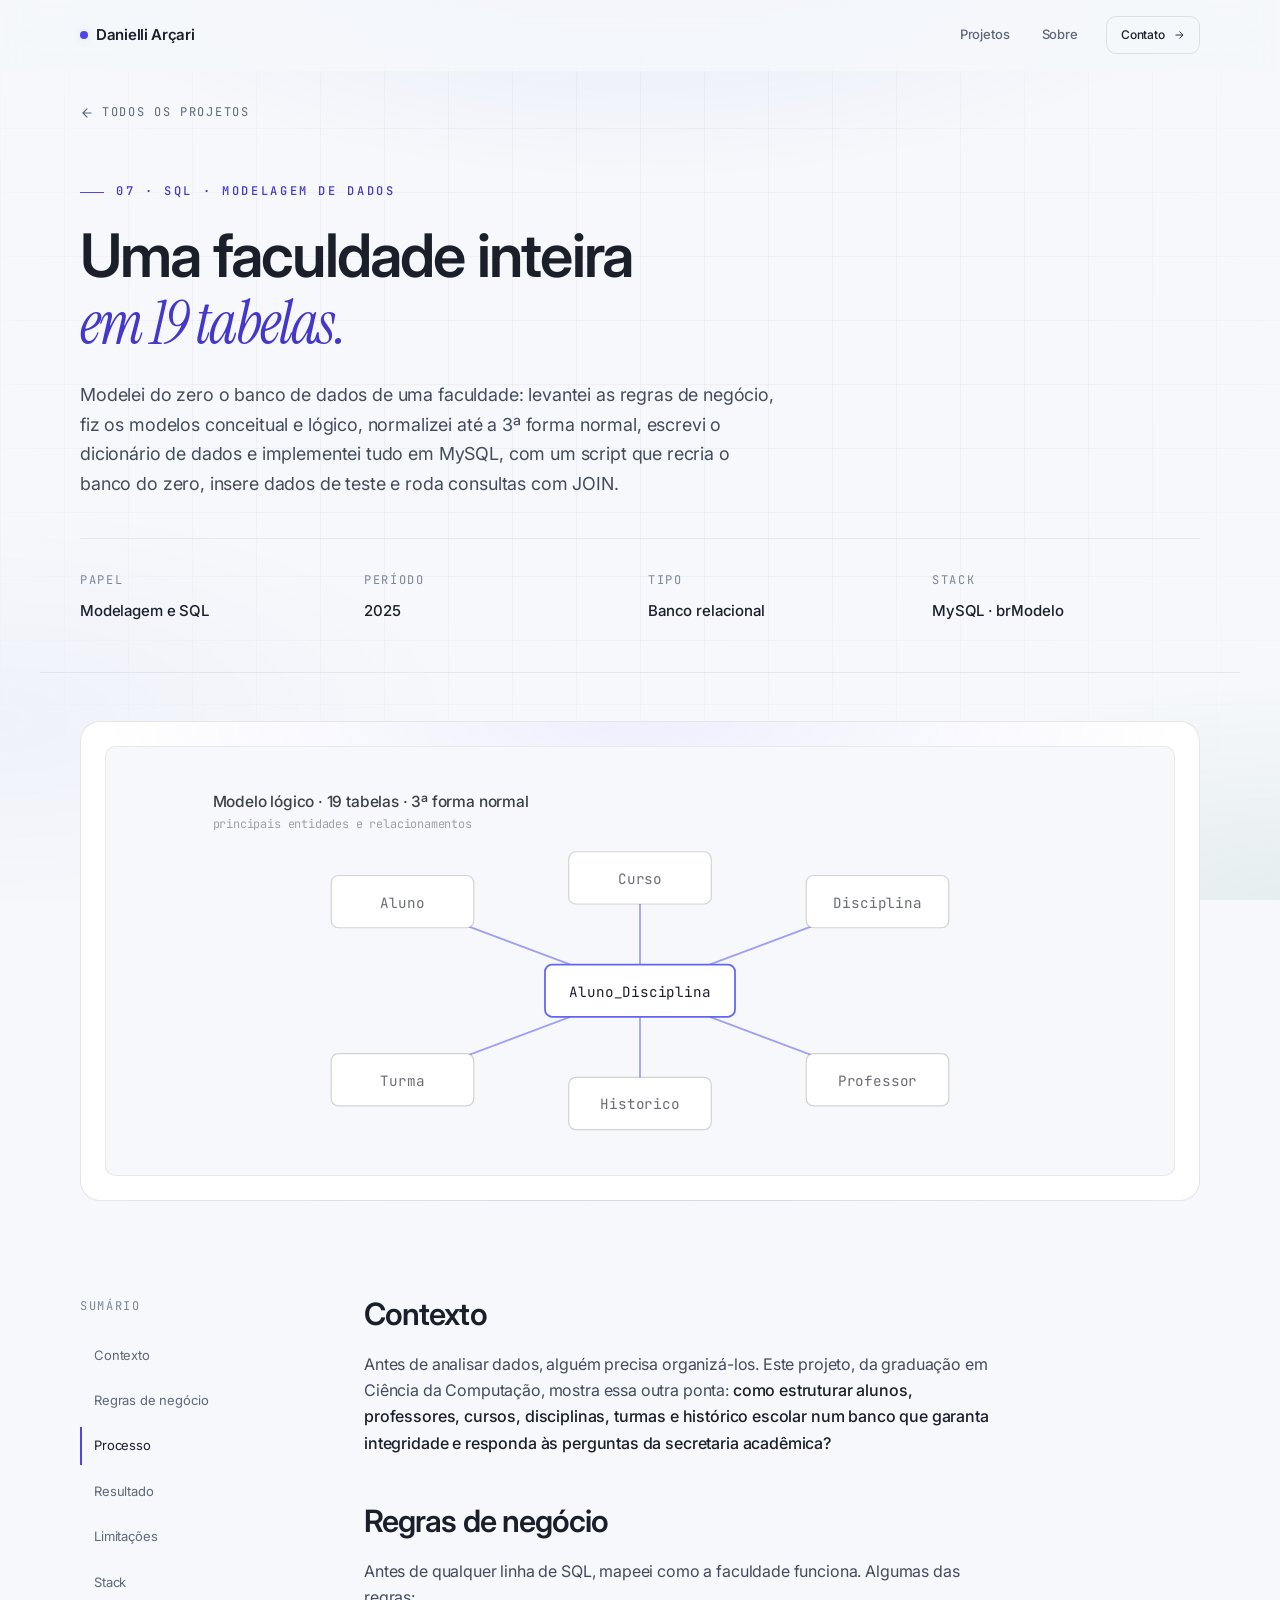
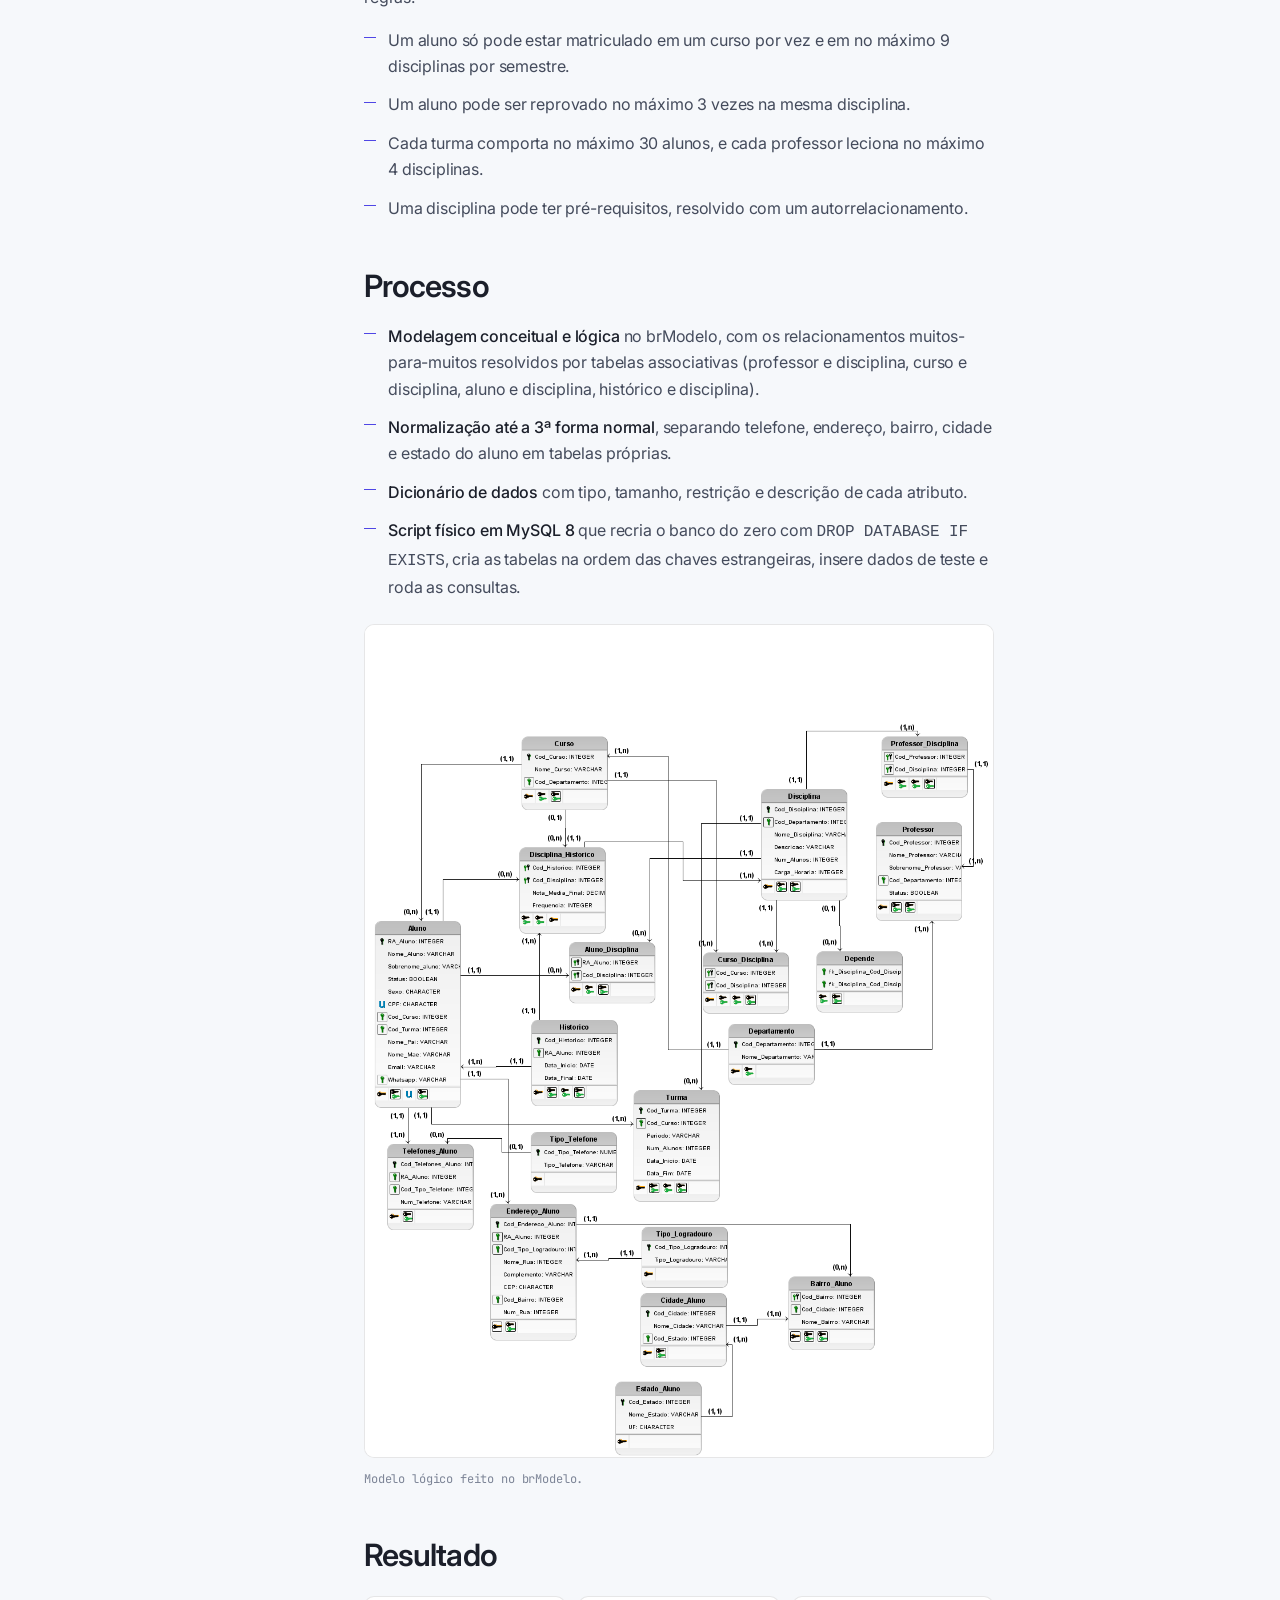
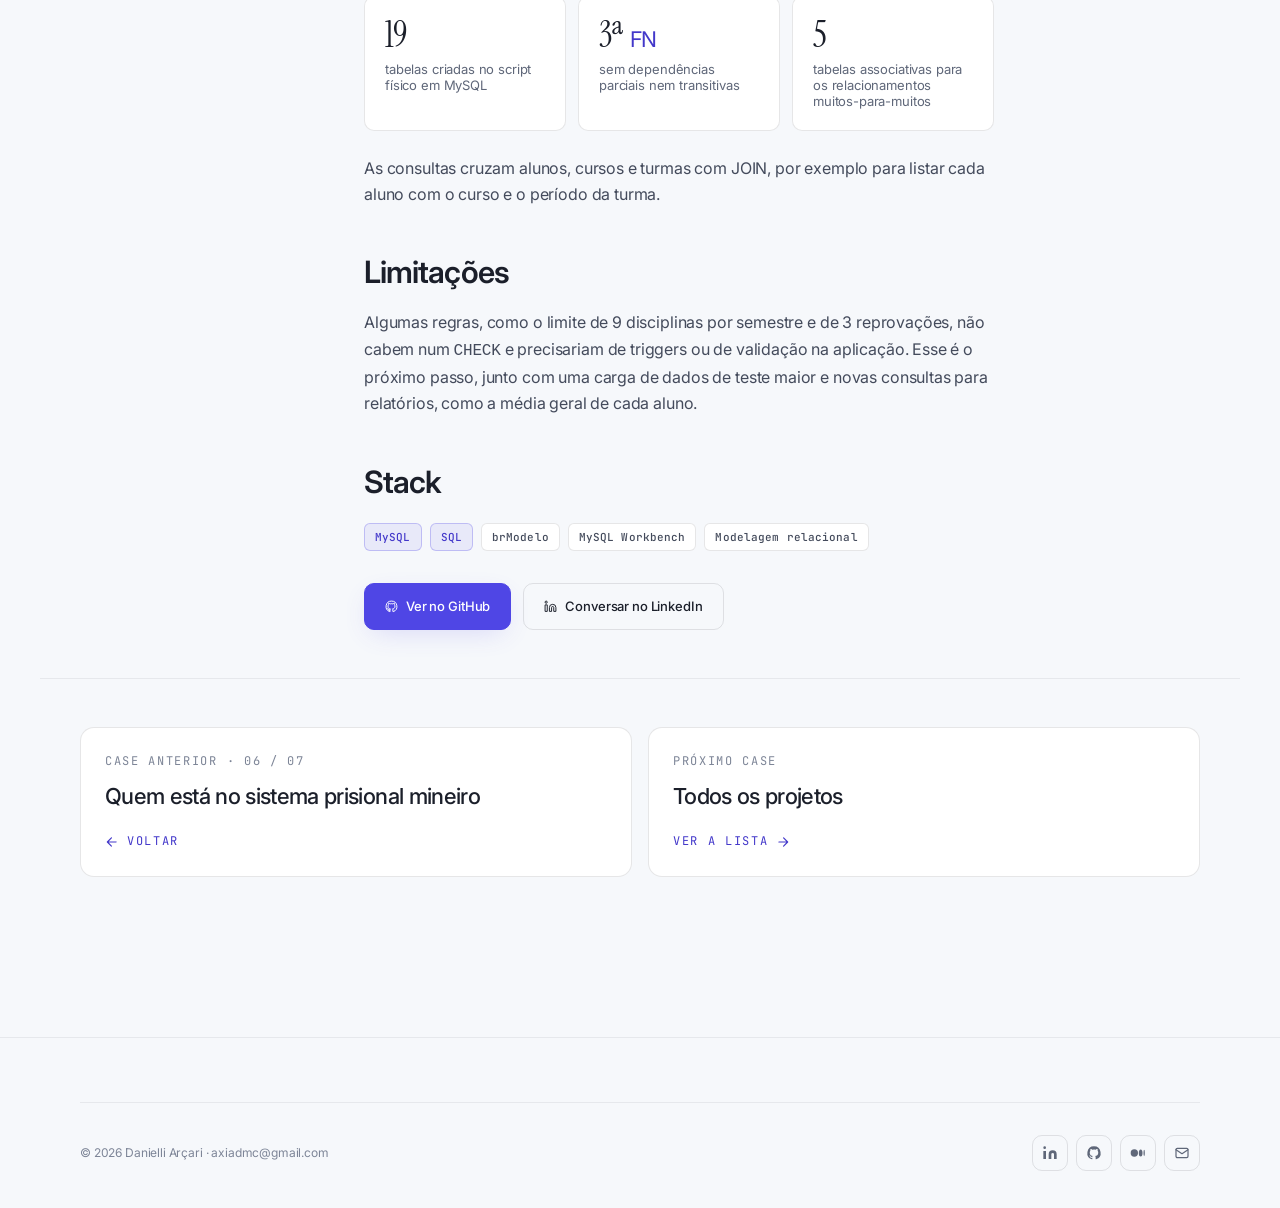
==== commit 6fc4fa8e: "Add files via upload" ====
--- a/projetos/bd-faculdade.html
+++ b/projetos/bd-faculdade.html
@@ -3,13 +3,22 @@
 <head>
   <meta charset="UTF-8" />
   <meta name="viewport" content="width=device-width, initial-scale=1.0" />
-  <meta name="theme-color" content="#08080B" />
+  <meta name="theme-color" content="#F6F8FB" />
   <title>Uma faculdade em 19 tabelas: modelagem relacional do zero · Danielli Arçari</title>
   <meta name="description" content="Case de modelagem de dados: banco relacional em MySQL para uma faculdade, do levantamento de regras de negócio ao script físico e às consultas." />
   <meta property="og:type" content="article" />
   <meta property="og:title" content="Uma faculdade em 19 tabelas: modelagem relacional do zero · Danielli Arçari" />
   <meta property="og:description" content="Case de modelagem de dados: banco relacional em MySQL para uma faculdade, do levantamento de regras de negócio ao script físico e às consultas." />
   <meta property="og:locale" content="pt_BR" />
+  <meta property="og:url" content="https://danielliarcari.vercel.app/projetos/bd-faculdade.html" />
+  <meta property="og:site_name" content="Danielli Arçari · Análise de dados" />
+  <meta property="og:image" content="https://danielliarcari.vercel.app/img/compartilhamento.jpg" />
+  <meta property="og:image:width" content="1200" />
+  <meta property="og:image:height" content="630" />
+  <meta property="og:image:alt" content="Danielli Arçari, analista de dados" />
+  <meta name="twitter:card" content="summary_large_image" />
+  <meta name="twitter:image" content="https://danielliarcari.vercel.app/img/compartilhamento.jpg" />
+  <link rel="canonical" href="https://danielliarcari.vercel.app/projetos/bd-faculdade.html" />
 
   <link rel="preconnect" href="https://fonts.googleapis.com" />
   <link rel="preconnect" href="https://fonts.gstatic.com" crossorigin />
@@ -19,7 +28,7 @@
   <link rel="stylesheet" href="../css/base.css" />
   <link rel="stylesheet" href="../css/components.css" />
   <link rel="stylesheet" href="../css/project.css" />
-  <link rel="icon" href="data:image/svg+xml,%3Csvg xmlns='http://www.w3.org/2000/svg' viewBox='0 0 32 32'%3E%3Crect width='32' height='32' rx='6' fill='%23080808'/%3E%3Ctext x='16' y='22' font-family='Inter,sans-serif' font-size='18' font-weight='700' fill='%236366F1' text-anchor='middle'%3ED%3C/text%3E%3C/svg%3E" />
+  <link rel="icon" href="data:image/svg+xml,%3Csvg xmlns='http://www.w3.org/2000/svg' viewBox='0 0 32 32'%3E%3Crect width='32' height='32' rx='6' fill='%234F46E5'/%3E%3Ctext x='16' y='22' font-family='Inter,sans-serif' font-size='18' font-weight='700' fill='%23FFFFFF' text-anchor='middle'%3ED%3C/text%3E%3C/svg%3E" />
 </head>
 <body>
 
@@ -56,18 +65,18 @@
     <div class="case-hero-viz">
       <div class="case-hero-viz__inner">
         <svg viewBox="0 0 800 320" xmlns="http://www.w3.org/2000/svg" role="img" aria-label="Principais entidades do modelo relacional da faculdade">
-<text x="40" y="30" font-family="Inter, sans-serif" font-size="13" font-weight="500" fill="rgba(255,255,255,0.85)">Modelo lógico · 19 tabelas · 3ª forma normal</text><text x="40" y="48" font-family="JetBrains Mono, monospace" font-size="10" fill="rgba(255,255,255,0.40)">principais entidades e relacionamentos</text>
+<text x="40" y="30" font-family="Inter, sans-serif" font-size="13" font-weight="500" fill="rgba(27,31,42,0.85)">Modelo lógico · 19 tabelas · 3ª forma normal</text><text x="40" y="48" font-family="JetBrains Mono, monospace" font-size="10" fill="rgba(27,31,42,0.40)">principais entidades e relacionamentos</text>
 <g stroke="#6366F1" stroke-width="1.5" stroke-opacity="0.6" fill="none">
 <path d="M400,185 L200,110"/><path d="M400,185 L400,90"/><path d="M400,185 L600,110"/><path d="M400,185 L200,260"/><path d="M400,185 L600,260"/><path d="M400,185 L400,280"/>
 </g>
 <g font-family="JetBrains Mono, monospace" font-size="12" text-anchor="middle">
-<rect x="320" y="163" width="160" height="44" rx="6" fill="#1A1A22" stroke="#6366F1" stroke-width="1.5"/><text x="400" y="190" fill="#F4F4F5">Aluno_Disciplina</text>
-<rect x="140" y="88" width="120" height="44" rx="6" fill="#1A1A22" stroke="rgba(255,255,255,0.18)"/><text x="200" y="115" fill="rgba(255,255,255,0.65)">Aluno</text>
-<rect x="340" y="68" width="120" height="44" rx="6" fill="#1A1A22" stroke="rgba(255,255,255,0.18)"/><text x="400" y="95" fill="rgba(255,255,255,0.65)">Curso</text>
-<rect x="540" y="88" width="120" height="44" rx="6" fill="#1A1A22" stroke="rgba(255,255,255,0.18)"/><text x="600" y="115" fill="rgba(255,255,255,0.65)">Disciplina</text>
-<rect x="140" y="238" width="120" height="44" rx="6" fill="#1A1A22" stroke="rgba(255,255,255,0.18)"/><text x="200" y="265" fill="rgba(255,255,255,0.65)">Turma</text>
-<rect x="540" y="238" width="120" height="44" rx="6" fill="#1A1A22" stroke="rgba(255,255,255,0.18)"/><text x="600" y="265" fill="rgba(255,255,255,0.65)">Professor</text>
-<rect x="340" y="258" width="120" height="44" rx="6" fill="#1A1A22" stroke="rgba(255,255,255,0.18)"/><text x="400" y="285" fill="rgba(255,255,255,0.65)">Historico</text>
+<rect x="320" y="163" width="160" height="44" rx="6" fill="#FFFFFF" stroke="#6366F1" stroke-width="1.5"/><text x="400" y="190" fill="#1B1F2A">Aluno_Disciplina</text>
+<rect x="140" y="88" width="120" height="44" rx="6" fill="#FFFFFF" stroke="rgba(27,31,42,0.18)"/><text x="200" y="115" fill="rgba(27,31,42,0.65)">Aluno</text>
+<rect x="340" y="68" width="120" height="44" rx="6" fill="#FFFFFF" stroke="rgba(27,31,42,0.18)"/><text x="400" y="95" fill="rgba(27,31,42,0.65)">Curso</text>
+<rect x="540" y="88" width="120" height="44" rx="6" fill="#FFFFFF" stroke="rgba(27,31,42,0.18)"/><text x="600" y="115" fill="rgba(27,31,42,0.65)">Disciplina</text>
+<rect x="140" y="238" width="120" height="44" rx="6" fill="#FFFFFF" stroke="rgba(27,31,42,0.18)"/><text x="200" y="265" fill="rgba(27,31,42,0.65)">Turma</text>
+<rect x="540" y="238" width="120" height="44" rx="6" fill="#FFFFFF" stroke="rgba(27,31,42,0.18)"/><text x="600" y="265" fill="rgba(27,31,42,0.65)">Professor</text>
+<rect x="340" y="258" width="120" height="44" rx="6" fill="#FFFFFF" stroke="rgba(27,31,42,0.18)"/><text x="400" y="285" fill="rgba(27,31,42,0.65)">Historico</text>
 </g>
 </svg>
       </div>
@@ -101,6 +110,7 @@
         <div class="footer__socials">
           <a class="footer__social" href="https://www.linkedin.com/in/danielli-arcari" target="_blank" rel="noopener" aria-label="LinkedIn"><svg viewBox="0 0 24 24" fill="currentColor"><path d="M16 8a6 6 0 0 1 6 6v7h-4v-7a2 2 0 0 0-4 0v7h-4v-7a6 6 0 0 1 6-6zM2 9h4v12H2zM4 6a2 2 0 1 1 0-4 2 2 0 0 1 0 4z"/></svg></a>
           <a class="footer__social" href="https://github.com/danielli-arcari" target="_blank" rel="noopener" aria-label="GitHub"><svg viewBox="0 0 24 24" fill="currentColor"><path d="M12 2a10 10 0 0 0-3.16 19.49c.5.09.68-.22.68-.48v-1.7c-2.78.6-3.37-1.34-3.37-1.34-.45-1.16-1.11-1.47-1.11-1.47-.91-.62.07-.6.07-.6 1 .07 1.53 1.03 1.53 1.03.89 1.52 2.34 1.08 2.91.83.09-.65.35-1.09.63-1.34-2.22-.25-4.56-1.11-4.56-4.95 0-1.09.39-1.99 1.03-2.69-.1-.25-.45-1.27.1-2.65 0 0 .84-.27 2.75 1.03A9.56 9.56 0 0 1 12 6.8c.85 0 1.71.11 2.5.34 1.91-1.3 2.75-1.03 2.75-1.03.55 1.38.2 2.4.1 2.65.64.7 1.03 1.6 1.03 2.69 0 3.85-2.34 4.7-4.57 4.94.36.31.68.92.68 1.85v2.74c0 .27.18.58.69.48A10 10 0 0 0 12 2z"/></svg></a>
+          <a class="footer__social" href="https://medium.com/@axiadmc" target="_blank" rel="noopener" aria-label="Textos no Medium"><svg viewBox="0 0 24 24" fill="currentColor"><circle cx="6.5" cy="12" r="5.5"/><ellipse cx="16" cy="12" rx="2.75" ry="5.25"/><ellipse cx="21.25" cy="12" rx="1" ry="4.75"/></svg></a>
           <a class="footer__social" href="mailto:axiadmc@gmail.com" aria-label="E-mail"><svg viewBox="0 0 24 24" fill="none" stroke="currentColor" stroke-width="1.8" stroke-linecap="round" stroke-linejoin="round"><rect x="3" y="5" width="18" height="14" rx="2"/><path d="M3 7l9 6 9-6"/></svg></a>
         </div>
       </div>
@@ -110,5 +120,8 @@
 </main>
 
 <script src="../js/main.js" defer></script>
+<!-- Vercel Web Analytics: conta visitas sem cookies -->
+<script>window.va = window.va || function () { (window.vaq = window.vaq || []).push(arguments); };</script>
+<script defer src="/_vercel/insights/script.js"></script>
 </body>
 </html>
--- a/css/tokens.css
+++ b/css/tokens.css
@@ -4,41 +4,41 @@
    ============================================================ */
 
 :root {
-  /* ----- Surfaces ----- */
-  --bg-base:        #08080B;
-  --bg-elevated:    #0F0F12;
-  --bg-card:        #131318;
-  --bg-card-hover:  #17171D;
-  --bg-overlay:     rgba(8, 8, 11, 0.72);
+  /* ----- Surfaces · claro, com um leve tom de névoa ----- */
+  --bg-base:        #F6F8FB;
+  --bg-elevated:    #EEF2F7;
+  --bg-card:        #FFFFFF;
+  --bg-card-hover:  #FBFCFE;
+  --bg-overlay:     rgba(246, 248, 251, 0.80);
 
-  /* ----- Borders (rgba for compositing over gradients) ----- */
-  --border-subtle:  rgba(255, 255, 255, 0.06);
-  --border-default: rgba(255, 255, 255, 0.10);
-  --border-strong:  rgba(255, 255, 255, 0.16);
-  --border-accent:  rgba(99, 102, 241, 0.40);
+  /* ----- Borders ----- */
+  --border-subtle:  rgba(27, 31, 42, 0.07);
+  --border-default: rgba(27, 31, 42, 0.11);
+  --border-strong:  rgba(27, 31, 42, 0.20);
+  --border-accent:  rgba(79, 70, 229, 0.28);
 
   /* ----- Foreground ----- */
-  --fg-primary:     #F4F4F5;
-  --fg-secondary:   #B4B4BB;
-  --fg-tertiary:    #8A8A93;
-  --fg-quaternary:  #5A5A63;
+  --fg-primary:     #1B1F2A;
+  --fg-secondary:   #444B5C;
+  --fg-tertiary:    #5F6779;
+  --fg-quaternary:  #7D8597;
   --fg-on-accent:   #FFFFFF;
 
-  /* ----- Accent (Iris / Indigo) ----- */
-  --accent:         #6366F1;
-  --accent-hover:   #818CF8;
-  --accent-dim:     #4F46E5;
-  --accent-soft:    rgba(99, 102, 241, 0.12);
-  --accent-glow:    rgba(99, 102, 241, 0.28);
+  /* ----- Accent (índigo, mais escuro para contraste no claro) ----- */
+  --accent:         #4F46E5;
+  --accent-hover:   #4338CA;
+  --accent-dim:     #3730A3;
+  --accent-soft:    rgba(79, 70, 229, 0.08);
+  --accent-glow:    rgba(79, 70, 229, 0.20);
 
-  /* ----- Secondary accent (Teal) · used sparingly ----- */
-  --teal:           #2DD4BF;
-  --teal-soft:      rgba(45, 212, 191, 0.12);
+  /* ----- Secondary accent (verde-sálvia) · used sparingly ----- */
+  --teal:           #2F7D62;
+  --teal-soft:      rgba(47, 125, 98, 0.10);
 
   /* ----- Semantic ----- */
-  --success:        #34D399;
-  --warning:        #FBBF24;
-  --danger:         #F87171;
+  --success:        #15803D;
+  --warning:        #B45309;
+  --danger:         #DC2626;
 
   /* ----- Typography ----- */
   --font-sans:  'Inter', ui-sans-serif, system-ui, -apple-system, 'Segoe UI', Roboto, sans-serif;
@@ -96,10 +96,10 @@
   --r-full: 9999px;
 
   /* ----- Shadows ----- */
-  --shadow-xs:   0 1px 2px rgba(0, 0, 0, 0.35);
-  --shadow-sm:   0 2px 6px rgba(0, 0, 0, 0.32);
-  --shadow-md:   0 8px 24px rgba(0, 0, 0, 0.40);
-  --shadow-lg:   0 16px 48px rgba(0, 0, 0, 0.55);
+  --shadow-xs:   0 1px 2px rgba(27, 31, 42, 0.05);
+  --shadow-sm:   0 2px 8px rgba(27, 31, 42, 0.06);
+  --shadow-md:   0 10px 30px -10px rgba(27, 31, 42, 0.14);
+  --shadow-lg:   0 24px 60px -20px rgba(27, 31, 42, 0.22);
   --shadow-glow: 0 0 60px -10px var(--accent-glow);
   --shadow-ring: 0 0 0 1px var(--border-default);
 
--- a/css/base.css
+++ b/css/base.css
@@ -42,9 +42,9 @@
   z-index: -1;
   pointer-events: none;
   background:
-    radial-gradient(ellipse 80% 50% at 50% -10%, rgba(99, 102, 241, 0.18), transparent 60%),
-    radial-gradient(ellipse 60% 40% at 100% 100%, rgba(45, 212, 191, 0.06), transparent 60%),
-    radial-gradient(ellipse 60% 40% at 0% 80%, rgba(99, 102, 241, 0.05), transparent 60%);
+    radial-gradient(ellipse 80% 50% at 50% -10%, rgba(99, 102, 241, 0.10), transparent 60%),
+    radial-gradient(ellipse 60% 40% at 100% 100%, rgba(47, 125, 98, 0.08), transparent 60%),
+    radial-gradient(ellipse 60% 40% at 0% 80%, rgba(99, 102, 241, 0.04), transparent 60%);
 }
 
 /* Faint grid pattern. CSS-only, no image request. */
@@ -55,8 +55,8 @@
   z-index: -1;
   pointer-events: none;
   background-image:
-    linear-gradient(to right, rgba(255, 255, 255, 0.025) 1px, transparent 1px),
-    linear-gradient(to bottom, rgba(255, 255, 255, 0.025) 1px, transparent 1px);
+    linear-gradient(to right, rgba(27, 31, 42, 0.035) 1px, transparent 1px),
+    linear-gradient(to bottom, rgba(27, 31, 42, 0.035) 1px, transparent 1px);
   background-size: 64px 64px;
   mask-image: radial-gradient(ellipse 70% 60% at 50% 40%, #000 50%, transparent 100%);
   -webkit-mask-image: radial-gradient(ellipse 70% 60% at 50% 40%, #000 50%, transparent 100%);
@@ -113,7 +113,7 @@
   border-radius: var(--r-xs);
 }
 
-/* Scrollbar · subtle on dark */
+/* Scrollbar · discreta */
 ::-webkit-scrollbar { width: 10px; height: 10px; }
 ::-webkit-scrollbar-track { background: var(--bg-base); }
 ::-webkit-scrollbar-thumb {
--- a/css/components.css
+++ b/css/components.css
@@ -12,7 +12,7 @@
   top: 0;
   z-index: var(--z-nav);
   width: 100%;
-  background: rgba(8, 8, 11, 0.65);
+  background: rgba(246, 248, 251, 0.82);
   backdrop-filter: saturate(140%) blur(16px);
   -webkit-backdrop-filter: saturate(140%) blur(16px);
   border-bottom: 1px solid transparent;
@@ -110,9 +110,9 @@
   border-color: var(--fg-primary);
 }
 .btn--primary:hover {
-  background: #ffffff;
-  border-color: #ffffff;
-  box-shadow: 0 8px 24px rgba(255, 255, 255, 0.10);
+  background: var(--accent-dim);
+  border-color: var(--accent-dim);
+  box-shadow: 0 10px 24px -10px var(--accent-glow);
 }
 
 .btn--accent {
@@ -220,7 +220,7 @@
   font-weight: 500;
   letter-spacing: 0.01em;
   color: var(--fg-secondary);
-  background: rgba(255, 255, 255, 0.03);
+  background: var(--bg-card);
   border: 1px solid var(--border-default);
   border-radius: var(--r-sm);
   transition:
--- a/css/project.css
+++ b/css/project.css
@@ -447,7 +447,7 @@
   padding: var(--s-5) var(--s-6);
   background: var(--bg-card);
   border: 1px solid var(--border-default);
-  border-left: 3px solid #FBBF24;
+  border-left: 3px solid var(--warning);
   border-radius: var(--r-md);
 }
 .case-note p:last-child { margin-bottom: 0; }
@@ -456,7 +456,7 @@
   font-size: var(--text-xs);
   letter-spacing: var(--tracking-wider);
   text-transform: uppercase;
-  color: #FBBF24;
+  color: var(--warning);
   margin-bottom: var(--s-3);
 }
 
